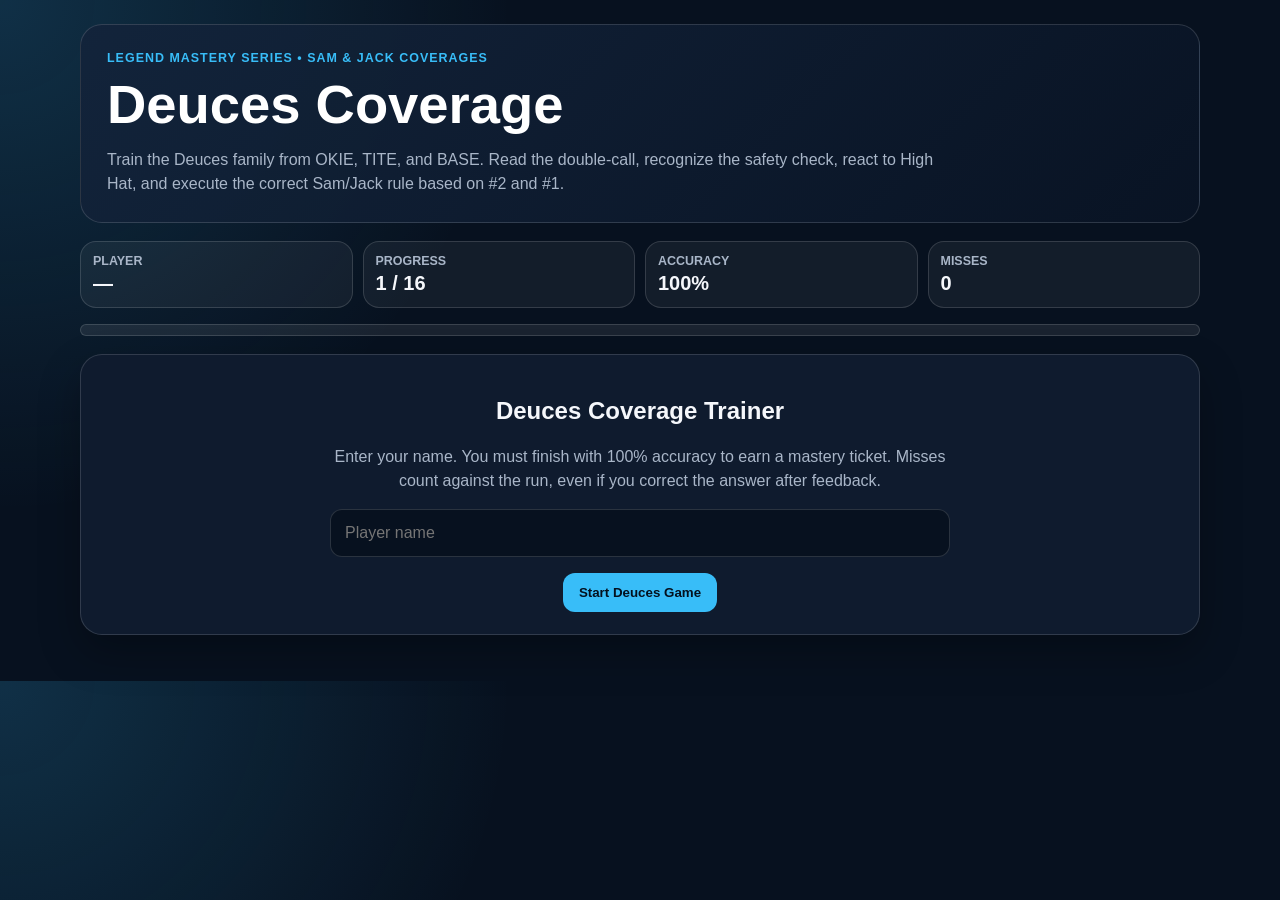
==== games/okie-tite-base-deuces.html @ 33463803 "Create okie-tite-base-deuces.html" ====
<!doctype html>
<html lang="en">
<head>
  <meta charset="utf-8" />
  <meta name="viewport" content="width=device-width,initial-scale=1" />
  <title>Deuces Coverage — Sam & Jack Trainer</title>

  <style>
    :root{
      --bg:#07111f;
      --panel:#101c2f;
      --panel2:#13243b;
      --text:#f5f7fb;
      --muted:#a9b6c8;
      --line:rgba(255,255,255,.14);
      --accent:#38bdf8;
      --green:#22c55e;
      --red:#ef4444;
      --yellow:#f59e0b;
    }

    *{box-sizing:border-box}

    body{
      margin:0;
      font-family:Arial,Helvetica,sans-serif;
      background:radial-gradient(circle at top left,rgba(56,189,248,.18),transparent 32rem),var(--bg);
      color:var(--text);
    }

    .wrap{
      width:min(1120px,calc(100% - 28px));
      margin:0 auto;
      padding:24px 0 46px;
    }

    .hero{
      border:1px solid var(--line);
      border-radius:22px;
      padding:26px;
      background:linear-gradient(135deg,rgba(19,36,59,.96),rgba(9,20,36,.96));
      margin-bottom:18px;
    }

    .kicker{
      color:var(--accent);
      font-weight:900;
      letter-spacing:.08em;
      text-transform:uppercase;
      font-size:.78rem;
      margin-bottom:8px;
    }

    h1{
      margin:0;
      font-size:clamp(2rem,5vw,3.4rem);
      color:white;
    }

    .sub{
      color:var(--muted);
      line-height:1.5;
      max-width:850px;
      margin:12px 0 0;
    }

    .hud{
      display:grid;
      grid-template-columns:repeat(4,1fr);
      gap:10px;
      margin:16px 0;
    }

    .hud-card{
      border:1px solid var(--line);
      border-radius:16px;
      padding:12px;
      background:rgba(255,255,255,.05);
    }

    .hud-label{
      color:var(--muted);
      font-size:.78rem;
      text-transform:uppercase;
      font-weight:900;
    }

    .hud-value{
      font-size:1.25rem;
      font-weight:900;
      margin-top:4px;
    }

    .bar{
      height:12px;
      background:rgba(255,255,255,.08);
      border-radius:999px;
      overflow:hidden;
      border:1px solid var(--line);
      margin-bottom:18px;
    }

    .bar-fill{
      height:100%;
      width:0%;
      background:var(--accent);
      transition:.25s ease;
    }

    .screen{
      border:1px solid var(--line);
      border-radius:22px;
      background:rgba(16,28,47,.98);
      padding:22px;
      box-shadow:0 18px 42px rgba(0,0,0,.28);
    }

    .start-box{
      max-width:620px;
      margin:auto;
      text-align:center;
    }

    input{
      width:100%;
      padding:14px;
      border-radius:12px;
      border:1px solid var(--line);
      background:#07111f;
      color:white;
      font-size:1rem;
      margin:16px 0;
    }

    button{
      border:0;
      border-radius:12px;
      padding:12px 16px;
      font-weight:900;
      cursor:pointer;
    }

    .primary{
      background:var(--accent);
      color:#04111f;
    }

    .ghost{
      background:rgba(255,255,255,.08);
      color:white;
      border:1px solid var(--line);
    }

    .meta-grid{
      display:grid;
      grid-template-columns:repeat(3,1fr);
      gap:10px;
      margin-bottom:14px;
    }

    .meta{
      background:rgba(255,255,255,.06);
      border:1px solid var(--line);
      border-radius:14px;
      padding:10px;
    }

    .meta b{
      display:block;
      color:white;
      margin-bottom:3px;
    }

    .meta span{
      color:var(--muted);
      font-size:.92rem;
    }

    .field{
      border:1px solid rgba(255,255,255,.16);
      background:#173b24;
      border-radius:18px;
      padding:14px;
      margin:14px 0;
      overflow:auto;
    }

    svg{
      width:100%;
      max-width:900px;
      display:block;
      margin:auto;
      background:linear-gradient(90deg,rgba(255,255,255,.05) 1px,transparent 1px);
      background-size:72px 100%;
      border-radius:14px;
    }

    .q-title{
      font-size:1.35rem;
      font-weight:900;
      margin:12px 0;
      line-height:1.35;
    }

    .answers{
      display:grid;
      gap:10px;
      margin-top:12px;
    }

    .answer{
      width:100%;
      text-align:left;
      background:rgba(255,255,255,.07);
      color:white;
      border:1px solid var(--line);
      border-radius:14px;
      padding:14px;
      line-height:1.35;
    }

    .answer:hover{
      border-color:var(--accent);
    }

    .answer.correct{
      background:rgba(34,197,94,.18);
      border-color:rgba(34,197,94,.7);
    }

    .answer.wrong{
      background:rgba(239,68,68,.18);
      border-color:rgba(239,68,68,.7);
    }

    .feedback{
      margin-top:14px;
      padding:14px;
      border-radius:14px;
      border:1px solid var(--line);
      background:rgba(255,255,255,.06);
      display:none;
      line-height:1.5;
    }

    .feedback.good{border-color:rgba(34,197,94,.7)}
    .feedback.bad{border-color:rgba(239,68,68,.7)}

    .final{
      text-align:center;
      max-width:760px;
      margin:auto;
    }

    .ticket{
      margin-top:18px;
      border:2px solid var(--green);
      border-radius:18px;
      padding:18px;
      background:rgba(34,197,94,.12);
    }

    .miss-list{
      text-align:left;
      margin-top:18px;
      color:var(--muted);
    }

    @media(max-width:760px){
      .hud,.meta-grid{grid-template-columns:1fr}
    }
  </style>
</head>

<body>
<div class="wrap">

  <header class="hero">
    <div class="kicker">Legend Mastery Series • Sam & Jack Coverages</div>
    <h1>Deuces Coverage</h1>
    <p class="sub">
      Train the Deuces family from OKIE, TITE, and BASE. Read the double-call, recognize the safety check,
      react to High Hat, and execute the correct Sam/Jack rule based on #2 and #1.
    </p>
  </header>

  <div class="hud">
    <div class="hud-card">
      <div class="hud-label">Player</div>
      <div class="hud-value" id="playerHud">—</div>
    </div>
    <div class="hud-card">
      <div class="hud-label">Progress</div>
      <div class="hud-value" id="progressHud">0 / 0</div>
    </div>
    <div class="hud-card">
      <div class="hud-label">Accuracy</div>
      <div class="hud-value" id="accuracyHud">100%</div>
    </div>
    <div class="hud-card">
      <div class="hud-label">Misses</div>
      <div class="hud-value" id="missHud">0</div>
    </div>
  </div>

  <div class="bar">
    <div class="bar-fill" id="barFill"></div>
  </div>

  <main class="screen" id="app"></main>

</div>

<script>
const QUESTIONS = [
  {
    front:"OKIE",
    call:"Deuces-Match",
    formation:"2x2 Doubles",
    check:"Deuces-Deuces",
    route:"#2 releases vertical on both sides.",
    focus:"Sam and Jack",
    diagram:"vertical",
    question:"The call is Deuces-Match. The offense aligns 2x2, so the safety checks Deuces-Deuces. On High Hat, #2 releases vertical. What is the Sam/Jack rule?",
    answers:[
      "Open to #2, feel #2, see #1, wall #2 off, carry him 10–12 yards, release to safety, square up, eyes backside/QB.",
      "Rush contain because OKIE puts both OLBs on the edge.",
      "Immediately jump #1 because Deuces always becomes Solo on High Hat.",
      "Sit flat-footed at five yards and wait for the quarterback to declare."
    ],
    correct:0,
    explain:"Correct. In Deuces, the OLB opens to #2, feels #2, sees #1, walls/carries #2 vertical to 10–12, releases to safety, squares up, and gets eyes backside/QB."
  },
  {
    front:"TITE",
    call:"Deuces-Match",
    formation:"2x2 Doubles",
    check:"Deuces-Deuces",
    route:"#2 immediately drags under across the formation.",
    focus:"Sam side",
    diagram:"drag",
    question:"The safety checks Deuces-Deuces. At the snap, #2 to Sam immediately drags under. What does Sam do?",
    answers:[
      "Convert to Solo technique: make the in/out communication, clear the slant, square up, sink under curl/comeback, eyes backside, drive on the drag.",
      "Carry #2 vertically to 12 yards even though he immediately dragged.",
      "Run with the drag man-to-man across the field immediately.",
      "Blitz because #2 went inside."
    ],
    correct:0,
    explain:"Correct. When #2 comes under immediately, Deuces converts to Solo technique: communicate it, clear slant, square, sink, eyes backside, and drive the drag."
  },
  {
    front:"BASE",
    call:"Deuces-Match",
    formation:"2x2 Doubles",
    check:"Deuces-Deuces",
    route:"#1 breaks inside before #2 reaches 10 yards.",
    focus:"Jack side",
    diagram:"inside1",
    question:"In Deuces, Jack opens to #2. Before #2 reaches 10 yards, #1 breaks inside. What is Jack's rule?",
    answers:[
      "Release #2 to the safety and jump/match #1 breaking inside.",
      "Stay locked on #2 no matter what #1 does.",
      "Convert to pass rush because #1 broke inside.",
      "Drop straight to the middle hook without seeing #1."
    ],
    correct:0,
    explain:"Correct. In Deuces, open to #2, feel #2, see #1. If #1 breaks inside before 10 yards, release #2 and match/jump #1."
  },
  {
    front:"OKIE",
    call:"Deuces-Match",
    formation:"2x2 Doubles",
    check:"Deuces-Deuces",
    route:"#2 runs an immediate out/flat route.",
    focus:"Sam side",
    diagram:"out",
    question:"The call checks to Deuces-Deuces. #2 immediately goes out. What must Sam understand about the corner interaction?",
    answers:[
      "Sam works his 2-to-1 rule with the understanding that the corner matches the out now.",
      "Sam must chase the out immediately and leave #1 uncovered inside.",
      "Sam must rush because the corner handles all pass coverage.",
      "Sam must turn his back to #1 and run to the sideline."
    ],
    correct:0,
    explain:"Correct. Deuces includes 2-to-1 responsibility with the understanding that the corner can match the immediate out now."
  },
  {
    front:"TITE",
    call:"Deuces-Match",
    formation:"2x2 Doubles",
    check:"Deuces-Deuces",
    route:"#1 sits/hitches while #2 works vertical/seam.",
    focus:"Jack side",
    diagram:"hitch",
    question:"In Deuces, #1 sits on a hitch/comeback look while #2 works vertical. What is the best OLB response?",
    answers:[
      "Play seam-to-flat, help on probable Smash, and read the QB shoulder break to the hitch.",
      "Ignore #1 completely because Deuces only cares about #2.",
      "Run with #2 forever and never square up.",
      "Drive the hitch immediately without respecting the seam."
    ],
    correct:0,
    explain:"Correct. Your trainer language says if #1 sits, play seam-to-flat, help on probable Smash, and read QB shoulder break to hitch."
  },
  {
    front:"BASE",
    call:"Deuces-Match",
    formation:"2x2 Doubles",
    check:"Deuces-Deuces",
    route:"#2 runs vertical; #1 outside releases vertical.",
    focus:"Both sides",
    diagram:"fourverts",
    question:"Both #1 and #2 threaten vertically. What keeps the Sam/Jack from opening a clean window behind the ILBs?",
    answers:[
      "Wall #2 off and carry him 10–12 before releasing and squaring up.",
      "Open flat immediately and widen to the sideline.",
      "Sit at five yards and let #2 run untouched.",
      "Run directly to #1 and ignore #2."
    ],
    correct:0,
    explain:"Correct. Deuces protects the clean box by walling/carrying #2 to 10–12 before release/square."
  },
  {
    front:"OKIE",
    call:"Deuces-Match",
    formation:"3x1 Trey",
    check:"Match-Solo",
    route:"Single receiver weak; no #2 weak.",
    focus:"Weak OLB",
    diagram:"treysolo",
    question:"The offense aligns 3x1. The trips tag is Match and the single side checks Solo. What is the weak OLB rule?",
    answers:[
      "There is no 2-to-1. Open, clear the slant, square, sink under curl/comeback, eyes backside, drive on a drag.",
      "Work 2-to-1 through #2 because Solo always has a #2 weak.",
      "Carry the single #1 vertical to safety and ignore all drags.",
      "Rush because Solo means no pass drop."
    ],
    correct:0,
    explain:"Correct. In a 3x1 single-receiver-side Solo check, there is no #2 weak. Use Solo technique: open, clear slant, square, sink, eyes backside, drive drag."
  },
  {
    front:"TITE",
    call:"Deuces-Match",
    formation:"2x1",
    check:"Deuces-Solo",
    route:"Two receivers to Sam, single receiver to Jack.",
    focus:"Sam and Jack",
    diagram:"deucessolo",
    question:"The safety checks Deuces-Solo. What should Sam and Jack understand pre-snap?",
    answers:[
      "The two-receiver side plays Deuces rules; the single-receiver side plays Solo technique.",
      "Both sides play the exact same 2-to-1 rule.",
      "Both OLBs rush because the formation is unbalanced.",
      "The OLBs make the safety check themselves."
    ],
    correct:0,
    explain:"Correct. The safety makes the check. Two-receiver side = Deuces. Single-receiver side = Solo."
  },
  {
    front:"BASE",
    call:"Deuces-Match",
    formation:"2x2 Doubles",
    check:"Deuces-Deuces",
    route:"#2 stems vertical, then breaks out late.",
    focus:"Sam side",
    diagram:"verticalout",
    question:"#2 stems vertical first, then breaks out late after Sam has opened and carried him. What is the proper mindset?",
    answers:[
      "Stay disciplined in the 2-to-1 rule: feel #2, see #1, wall/carry, then react through the coverage structure.",
      "Assume it is immediate out and chase flat right now.",
      "Stop carrying #2 at five yards and stare at the QB.",
      "Turn it into Solo immediately because any out route means Solo."
    ],
    correct:0,
    explain:"Correct. Immediate out and vertical-then-out are not the same. The OLB must stay disciplined: feel #2, see #1, wall/carry, and react within the rule."
  },
  {
    front:"OKIE",
    call:"Deuces-Match",
    formation:"2x2 Doubles",
    check:"Deuces-Deuces",
    route:"#2 goes inside underneath; #1 pushes vertical.",
    focus:"Jack side",
    diagram:"drag1vert",
    question:"#2 goes underneath immediately and #1 pushes vertical. What is Jack's conversion?",
    answers:[
      "Convert to Solo, clear the slant by reading #1's stem, then square and sink under curl/comeback with eyes backside.",
      "Chase #2 under across the formation with his back turned.",
      "Carry #2 vertical even though he went under immediately.",
      "Ignore #1 because the safety owns all verticals."
    ],
    correct:0,
    explain:"Correct. Immediate under by #2 makes the OLB convert to Solo technique. Clear the slant first, then square/sink and get eyes backside."
  },
  {
    front:"TITE",
    call:"Deuces-Match",
    formation:"2x2 Doubles",
    check:"Deuces-Deuces",
    route:"#2 vertical; QB scrambles after initial route distribution.",
    focus:"Both sides",
    diagram:"scramble",
    question:"After carrying #2 to 10–12 and releasing/squaring, where do Sam and Jack's eyes finish?",
    answers:[
      "Eyes backside and eyes to QB for scramble.",
      "Eyes locked on the sideline.",
      "Eyes only on #1 with no QB awareness.",
      "Eyes on the defensive line stunt."
    ],
    correct:0,
    explain:"Correct. The finish is square, eyes backside, and eyes to QB for scramble."
  },
  {
    front:"BASE",
    call:"Deuces-Match",
    formation:"2x2 Doubles",
    check:"Deuces-Deuces",
    route:"#2 vertical; #1 shallow inside before 10 yards.",
    focus:"Sam side",
    diagram:"inside1",
    question:"Why is 'feel #2, see #1' so important in Deuces?",
    answers:[
      "Because #1 breaking inside before 10 changes the OLB from carrying #2 to jumping/matching #1.",
      "Because the OLB only reads #1 and ignores #2.",
      "Because the OLB should never square up after opening.",
      "Because Deuces is a pure man call on #2."
    ],
    correct:0,
    explain:"Correct. The OLB cannot stare only at #2. He must feel #2 and see #1 because #1 inside before 10 triggers release #2/jump #1."
  },
  {
    front:"OKIE",
    call:"Deuces-Match",
    formation:"2x2 Doubles",
    check:"Deuces-Deuces",
    route:"#2 works under immediately and Mike/Will passes the drag.",
    focus:"Sam side",
    diagram:"drag",
    question:"As the drag is passed to Sam after #2 went under, what is the finishing Solo technique?",
    answers:[
      "Work high-to-low to the drag after clearing slant and sinking under curl/comeback.",
      "Run flat immediately with no slant/curl awareness.",
      "Turn and sprint with the drag from the snap.",
      "Drop straight backward to the goalpost."
    ],
    correct:0,
    explain:"Correct. Solo conversion is not blind chase. Clear slant, square/sink, eyes backside, then work high-to-low to the drag."
  },
  {
    front:"TITE",
    call:"Deuces-Match",
    formation:"2x2 Doubles",
    check:"Deuces-Deuces",
    route:"#2 vertical with outside stem.",
    focus:"Jack side",
    diagram:"vertical",
    question:"What is Jack trying to do to #2 when he carries him vertically in Deuces?",
    answers:[
      "Wall him off and constrict his outside movement before releasing to the safety.",
      "Give him a free outside release immediately.",
      "Force him inside by turning his own back to the QB.",
      "Stop at three yards and let him run free."
    ],
    correct:0,
    explain:"Correct. Wall #2 off, carry him 10–12, and constrict the window before releasing/squaring."
  },
  {
    front:"BASE",
    call:"Deuces-Match",
    formation:"2x2 Doubles",
    check:"Deuces-Deuces",
    route:"#2 immediate out to both sides.",
    focus:"Both corners and OLBs",
    diagram:"out",
    question:"When #2 is immediately out in Deuces, what phrase should the Sam/Jack remember?",
    answers:[
      "2-to-1 with understanding that the corner matches out now.",
      "Solo conversion every time #2 goes out.",
      "Rush contain because #2 went to the flat.",
      "Man #2 across the field."
    ],
    correct:0,
    explain:"Correct. In Deuces, the OLB works 2-to-1 with the understanding that the corner matches the immediate out now."
  },
  {
    front:"OKIE",
    call:"Deuces-Match",
    formation:"2x2 Doubles",
    check:"Deuces-Deuces",
    route:"Mixed routes: Sam side #2 vertical; Jack side #2 immediate drag.",
    focus:"Both OLBs",
    diagram:"mixed",
    question:"Same call, same check, different routes. What should happen?",
    answers:[
      "Sam plays normal Deuces vertical carry. Jack converts to Solo technique because #2 immediately drags.",
      "Both OLBs must play the same rule because the call is the same.",
      "Both OLBs rush because one side converted.",
      "Sam converts to Solo even though #2 vertical released."
    ],
    correct:0,
    explain:"Correct. Coverage is rules-based. Same call/check can produce different OLB reactions based on the route."
  }
];

let player = "";
let index = 0;
let correct = 0;
let misses = [];
let locked = false;

const app = document.getElementById("app");
const playerHud = document.getElementById("playerHud");
const progressHud = document.getElementById("progressHud");
const accuracyHud = document.getElementById("accuracyHud");
const missHud = document.getElementById("missHud");
const barFill = document.getElementById("barFill");

function shuffle(array){
  const a = [...array];
  for(let i = a.length - 1; i > 0; i--){
    const j = Math.floor(Math.random() * (i + 1));
    [a[i], a[j]] = [a[j], a[i]];
  }
  return a;
}

const gameQuestions = shuffle(QUESTIONS).map(q => {
  const answerObjects = q.answers.map((text, i) => ({ text, correct: i === q.correct }));
  return { ...q, answerObjects: shuffle(answerObjects) };
});

function updateHud(){
  const answered = index;
  const pct = answered === 0 ? 100 : Math.round((correct / answered) * 100);
  playerHud.textContent = player || "—";
  progressHud.textContent = `${Math.min(index + 1, gameQuestions.length)} / ${gameQuestions.length}`;
  accuracyHud.textContent = `${pct}%`;
  missHud.textContent = misses.length;
  barFill.style.width = `${(index / gameQuestions.length) * 100}%`;
}

function startScreen(){
  app.innerHTML = `
    <div class="start-box">
      <h2>Deuces Coverage Trainer</h2>
      <p class="sub">
        Enter your name. You must finish with 100% accuracy to earn a mastery ticket.
        Misses count against the run, even if you correct the answer after feedback.
      </p>
      <input id="nameInput" placeholder="Player name" autocomplete="off" />
      <button class="primary" onclick="startGame()">Start Deuces Game</button>
    </div>
  `;
  updateHud();
}

function startGame(){
  const input = document.getElementById("nameInput");
  player = input.value.trim();
  if(!player){
    input.focus();
    return;
  }
  index = 0;
  correct = 0;
  misses = [];
  renderQuestion();
}

function renderQuestion(){
  locked = false;
  updateHud();

  if(index >= gameQuestions.length){
    return finalScreen();
  }

  const q = gameQuestions[index];

  app.innerHTML = `
    <div class="meta-grid">
      <div class="meta"><b>Front</b><span>${q.front}</span></div>
      <div class="meta"><b>Double Call</b><span>${q.call}</span></div>
      <div class="meta"><b>Safety Check</b><span>${q.check}</span></div>
      <div class="meta"><b>Formation</b><span>${q.formation}</span></div>
      <div class="meta"><b>Route Variation</b><span>${q.route}</span></div>
      <div class="meta"><b>Focus</b><span>${q.focus}</span></div>
    </div>

    <div class="field">
      ${diagram(q.diagram)}
    </div>

    <div class="q-title">${q.question}</div>

    <div class="answers">
      ${q.answerObjects.map((a, i) => `
        <button class="answer" onclick="chooseAnswer(${i})">${a.text}</button>
      `).join("")}
    </div>

    <div class="feedback" id="feedback"></div>
  `;
}

function chooseAnswer(choiceIndex){
  if(locked) return;
  locked = true;

  const q = gameQuestions[index];
  const buttons = [...document.querySelectorAll(".answer")];
  const chosen = q.answerObjects[choiceIndex];

  buttons.forEach((btn, i) => {
    btn.disabled = true;
    if(q.answerObjects[i].correct) btn.classList.add("correct");
  });

  const feedback = document.getElementById("feedback");
  feedback.style.display = "block";

  if(chosen.correct){
    correct++;
    feedback.className = "feedback good";
    feedback.innerHTML = `<b>Correct.</b><br>${q.explain}`;
  } else {
    buttons[choiceIndex].classList.add("wrong");
    misses.push({
      number:index + 1,
      front:q.front,
      call:q.call,
      check:q.check,
      route:q.route,
      question:q.question
    });
    feedback.className = "feedback bad";
    feedback.innerHTML = `<b>Not it.</b><br>${q.explain}`;
  }

  index++;
  updateHud();

  setTimeout(() => {
    renderQuestion();
  }, chosen.correct ? 5000 : 6500);
}

function finalScreen(){
  barFill.style.width = "100%";
  const pct = Math.round((correct / gameQuestions.length) * 100);

  if(pct === 100){
    app.innerHTML = `
      <div class="final">
        <h2>Mastery Complete</h2>
        <p class="sub">${player}, you completed Deuces Coverage with 100% accuracy.</p>
        <div class="ticket">
          <h3>Deuces Coverage Mastery Ticket</h3>
          <p><b>Player:</b> ${player}</p>
          <p><b>Score:</b> ${correct} / ${gameQuestions.length}</p>
          <p><b>Result:</b> 100% Mastery</p>
        </div>
        <button class="primary" onclick="location.reload()">Run Again</button>
      </div>
    `;
  } else {
    app.innerHTML = `
      <div class="final">
        <h2>Run Complete — No Ticket Yet</h2>
        <p class="sub">
          ${player}, you scored ${pct}%. This trainer requires 100%.
          Review the misses below, then run it again.
        </p>

        <div class="miss-list">
          <h3>Missed Situations</h3>
          <ol>
            ${misses.map(m => `
              <li>
                <b>${m.front} • ${m.call} • ${m.check}</b><br>
                Route: ${m.route}<br>
                Question: ${m.question}
              </li>
            `).join("")}
          </ol>
        </div>

        <button class="primary" onclick="location.reload()">Try Again</button>
      </div>
    `;
  }

  updateHud();
}

function diagram(type){
  const base = `
    <svg viewBox="0 0 900 420" role="img" aria-label="Football coverage diagram">
      <line x1="40" y1="210" x2="860" y2="210" stroke="white" stroke-width="3" opacity=".9"/>
      <text x="42" y="202" fill="white" font-size="14">LOS</text>

      <circle cx="450" cy="250" r="18" fill="#111827" stroke="white" stroke-width="2"/>
      <text x="441" y="256" fill="white" font-size="16">QB</text>

      <rect x="380" y="196" width="24" height="24" rx="5" fill="#334155" stroke="white"/>
      <rect x="412" y="196" width="24" height="24" rx="5" fill="#334155" stroke="white"/>
      <rect x="444" y="196" width="24" height="24" rx="5" fill="#334155" stroke="white"/>
      <rect x="476" y="196" width="24" height="24" rx="5" fill="#334155" stroke="white"/>
      <rect x="508" y="196" width="24" height="24" rx="5" fill="#334155" stroke="white"/>

      <circle cx="250" cy="225" r="17" fill="#0f172a" stroke="#38bdf8" stroke-width="3"/>
      <text x="239" y="231" fill="white" font-size="16">S</text>

      <circle cx="650" cy="225" r="17" fill="#0f172a" stroke="#38bdf8" stroke-width="3"/>
      <text x="640" y="231" fill="white" font-size="16">J</text>

      <circle cx="190" cy="80" r="17" fill="#7f1d1d" stroke="white" stroke-width="2"/>
      <text x="179" y="86" fill="white" font-size="15">#1</text>

      <circle cx="300" cy="120" r="17" fill="#7f1d1d" stroke="white" stroke-width="2"/>
      <text x="289" y="126" fill="white" font-size="15">#2</text>

      <circle cx="710" cy="80" r="17" fill="#7f1d1d" stroke="white" stroke-width="2"/>
      <text x="699" y="86" fill="white" font-size="15">#1</text>

      <circle cx="600" cy="120" r="17" fill="#7f1d1d" stroke="white" stroke-width="2"/>
      <text x="589" y="126" fill="white" font-size="15">#2</text>

      <circle cx="320" cy="55" r="16" fill="#111827" stroke="#facc15" stroke-width="2"/>
      <text x="310" y="61" fill="white" font-size="14">SS</text>

      <circle cx="580" cy="55" r="16" fill="#111827" stroke="#facc15" stroke-width="2"/>
      <text x="571" y="61" fill="white" font-size="14">FS</text>
  `;

  const end = `</svg>`;

  const routes = {
    vertical: `
      <path d="M300 120 L300 35" stroke="#facc15" stroke-width="5" fill="none" marker-end="url(#arrow)"/>
      <path d="M600 120 L600 35" stroke="#facc15" stroke-width="5" fill="none" marker-end="url(#arrow)"/>
      <path d="M250 225 C250 175 285 150 300 92" stroke="#38bdf8" stroke-width="5" fill="none"/>
      <path d="M650 225 C650 175 615 150 600 92" stroke="#38bdf8" stroke-width="5" fill="none"/>
      <text x="330" y="172" fill="#e0f2fe" font-size="15">Open 2 • Feel 2 • See 1</text>
    `,
    drag: `
      <path d="M300 120 C380 165 500 170 610 150" stroke="#facc15" stroke-width="5" fill="none"/>
      <path d="M250 225 C250 180 270 150 300 120" stroke="#38bdf8" stroke-width="5" fill="none"/>
      <path d="M250 170 C230 130 205 110 190 86" stroke="#22c55e" stroke-width="5" fill="none"/>
      <text x="330" y="185" fill="#e0f2fe" font-size="15">#2 under = Solo conversion</text>
    `,
    inside1: `
      <path d="M300 120 L300 50" stroke="#facc15" stroke-width="5" fill="none"/>
      <path d="M190 80 C235 110 265 145 310 160" stroke="#facc15" stroke-width="5" fill="none"/>
      <path d="M250 225 C255 180 285 150 300 105" stroke="#38bdf8" stroke-width="5" fill="none"/>
      <path d="M250 170 C270 155 290 160 310 160" stroke="#22c55e" stroke-width="5" fill="none"/>
      <text x="330" y="178" fill="#e0f2fe" font-size="15">#1 inside before 10 = release 2, jump 1</text>
    `,
    out: `
      <path d="M300 120 L360 120" stroke="#facc15" stroke-width="5" fill="none"/>
      <path d="M600 120 L540 120" stroke="#facc15" stroke-width="5" fill="none"/>
      <path d="M250 225 C255 175 285 145 300 120" stroke="#38bdf8" stroke-width="5" fill="none"/>
      <path d="M650 225 C645 175 615 145 600 120" stroke="#38bdf8" stroke-width="5" fill="none"/>
      <text x="330" y="170" fill="#e0f2fe" font-size="15">Immediate out: C matches out now</text>
    `,
    hitch: `
      <path d="M190 80 L190 45 L220 45" stroke="#facc15" stroke-width="5" fill="none"/>
      <path d="M300 120 L300 45" stroke="#facc15" stroke-width="5" fill="none"/>
      <path d="M250 225 C250 175 285 145 300 95" stroke="#38bdf8" stroke-width="5" fill="none"/>
      <text x="330" y="170" fill="#e0f2fe" font-size="15">#1 sits: seam-to-flat, QB shoulder to hitch</text>
    `,
    fourverts: `
      <path d="M190 80 L190 25" stroke="#facc15" stroke-width="5"/>
      <path d="M300 120 L300 25" stroke="#facc15" stroke-width="5"/>
      <path d="M710 80 L710 25" stroke="#facc15" stroke-width="5"/>
      <path d="M600 120 L600 25" stroke="#facc15" stroke-width="5"/>
      <path d="M250 225 C250 175 285 145 300 95" stroke="#38bdf8" stroke-width="5" fill="none"/>
      <path d="M650 225 C650 175 615 145 600 95" stroke="#38bdf8" stroke-width="5" fill="none"/>
      <text x="360" y="178" fill="#e0f2fe" font-size="15">Wall/carry #2 to protect clean box</text>
    `,
    treysolo: `
      <circle cx="145" cy="80" r="17" fill="#7f1d1d" stroke="white" stroke-width="2"/>
      <text x="134" y="86" fill="white" font-size="15">#1</text>
      <circle cx="250" cy="105" r="17" fill="#7f1d1d" stroke="white" stroke-width="2"/>
      <text x="239" y="111" fill="white" font-size="15">#2</text>
      <circle cx="345" cy="135" r="17" fill="#7f1d1d" stroke="white" stroke-width="2"/>
      <text x="334" y="141" fill="white" font-size="15">#3</text>
      <circle cx="730" cy="92" r="17" fill="#7f1d1d" stroke="white" stroke-width="2"/>
      <text x="719" y="98" fill="white" font-size="15">#1</text>
      <path d="M650 225 C650 175 690 130 730 95" stroke="#22c55e" stroke-width="5" fill="none"/>
      <text x="500" y="170" fill="#e0f2fe" font-size="15">Single side Solo: no #2 weak</text>
    `,
    deucessolo: `
      <text x="180" y="165" fill="#e0f2fe" font-size="16">Deuces side</text>
      <text x="630" y="165" fill="#e0f2fe" font-size="16">Solo side</text>
      <path d="M250 225 C250 175 285 145 300 105" stroke="#38bdf8" stroke-width="5" fill="none"/>
      <path d="M650 225 C650 175 690 130 710 86" stroke="#22c55e" stroke-width="5" fill="none"/>
    `,
    verticalout: `
      <path d="M300 120 L300 70 L360 70" stroke="#facc15" stroke-width="5" fill="none"/>
      <path d="M250 225 C250 175 285 145 300 100" stroke="#38bdf8" stroke-width="5" fill="none"/>
      <text x="330" y="170" fill="#e0f2fe" font-size="15">Vertical first, then out: stay disciplined</text>
    `,
    drag1vert: `
      <path d="M600 120 C520 160 425 170 300 150" stroke="#facc15" stroke-width="5" fill="none"/>
      <path d="M710 80 L710 25" stroke="#facc15" stroke-width="5" fill="none"/>
      <path d="M650 225 C650 175 690 130 710 90" stroke="#22c55e" stroke-width="5" fill="none"/>
      <text x="420" y="180" fill="#e0f2fe" font-size="15">#2 under + #1 vertical = clear slant then sink</text>
    `,
    scramble: `
      <path d="M300 120 L300 40" stroke="#facc15" stroke-width="5"/>
      <path d="M600 120 L600 40" stroke="#facc15" stroke-width="5"/>
      <path d="M250 225 C250 175 285 145 300 95" stroke="#38bdf8" stroke-width="5" fill="none"/>
      <path d="M650 225 C650 175 615 145 600 95" stroke="#38bdf8" stroke-width="5" fill="none"/>
      <path d="M450 250 C500 250 540 235 580 218" stroke="#ef4444" stroke-width="5" fill="none"/>
      <text x="370" y="285" fill="#fee2e2" font-size="15">Finish eyes to QB scramble</text>
    `,
    mixed: `
      <path d="M300 120 L300 35" stroke="#facc15" stroke-width="5"/>
      <path d="M600 120 C520 160 425 170 300 150" stroke="#facc15" stroke-width="5" fill="none"/>
      <path d="M250 225 C250 175 285 145 300 95" stroke="#38bdf8" stroke-width="5" fill="none"/>
      <path d="M650 225 C650 175 690 130 710 90" stroke="#22c55e" stroke-width="5" fill="none"/>
      <text x="330" y="178" fill="#e0f2fe" font-size="15">Same call/check — route changes rule</text>
    `
  };

  const defs = `
    <defs>
      <marker id="arrow" markerWidth="10" markerHeight="10" refX="8" refY="3" orient="auto">
        <path d="M0,0 L0,6 L9,3 z" fill="#facc15"/>
      </marker>
    </defs>
  `;

  return base + defs + (routes[type] || routes.vertical) + end;
}

startScreen();
</script>

</body>
</html>
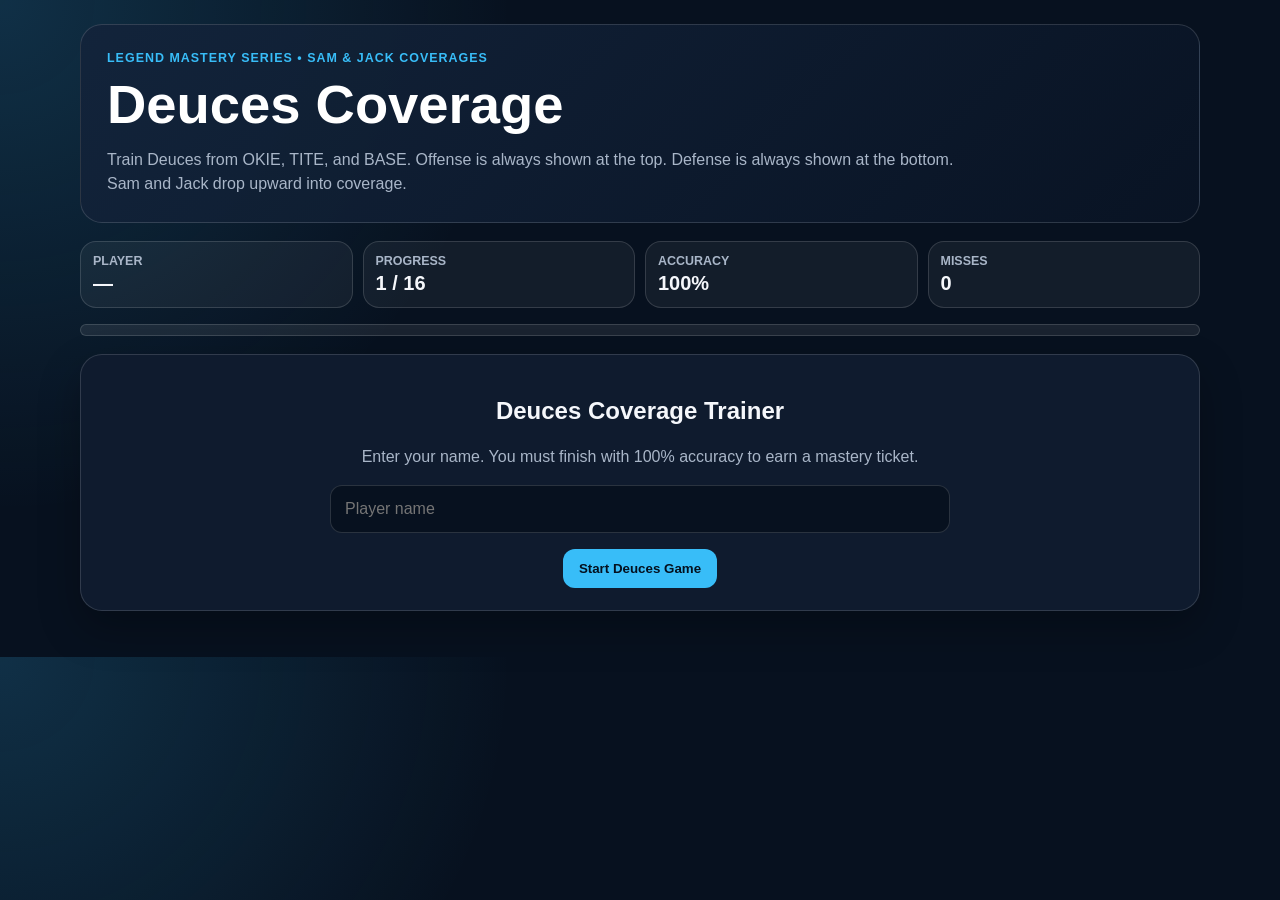
==== commit 11b70c1e: "Update okie-tite-base-deuces.html" ====
--- a/games/okie-tite-base-deuces.html
+++ b/games/okie-tite-base-deuces.html
@@ -9,7 +9,6 @@
     :root{
       --bg:#07111f;
       --panel:#101c2f;
-      --panel2:#13243b;
       --text:#f5f7fb;
       --muted:#a9b6c8;
       --line:rgba(255,255,255,.14);
@@ -145,12 +144,6 @@
       color:#04111f;
     }
 
-    .ghost{
-      background:rgba(255,255,255,.08);
-      color:white;
-      border:1px solid var(--line);
-    }
-
     .meta-grid{
       display:grid;
       grid-template-columns:repeat(3,1fr);
@@ -178,7 +171,7 @@
 
     .field{
       border:1px solid rgba(255,255,255,.16);
-      background:#173b24;
+      background:#123d24;
       border-radius:18px;
       padding:14px;
       margin:14px 0;
@@ -190,9 +183,8 @@
       max-width:900px;
       display:block;
       margin:auto;
-      background:linear-gradient(90deg,rgba(255,255,255,.05) 1px,transparent 1px);
-      background-size:72px 100%;
       border-radius:14px;
+      background:#143f25;
     }
 
     .q-title{
@@ -279,8 +271,8 @@
     <div class="kicker">Legend Mastery Series • Sam & Jack Coverages</div>
     <h1>Deuces Coverage</h1>
     <p class="sub">
-      Train the Deuces family from OKIE, TITE, and BASE. Read the double-call, recognize the safety check,
-      react to High Hat, and execute the correct Sam/Jack rule based on #2 and #1.
+      Train Deuces from OKIE, TITE, and BASE. Offense is always shown at the top.
+      Defense is always shown at the bottom. Sam and Jack drop upward into coverage.
     </p>
   </header>
 
@@ -329,7 +321,7 @@
       "Sit flat-footed at five yards and wait for the quarterback to declare."
     ],
     correct:0,
-    explain:"Correct. In Deuces, the OLB opens to #2, feels #2, sees #1, walls/carries #2 vertical to 10–12, releases to safety, squares up, and gets eyes backside/QB."
+    explain:"Correct. In Deuces, Sam/Jack open to #2, feel #2, see #1, wall/carry #2 vertical to 10–12, release to safety, square up, and get eyes backside/QB."
   },
   {
     front:"TITE",
@@ -347,7 +339,7 @@
       "Blitz because #2 went inside."
     ],
     correct:0,
-    explain:"Correct. When #2 comes under immediately, Deuces converts to Solo technique: communicate it, clear slant, square, sink, eyes backside, and drive the drag."
+    explain:"Correct. When #2 comes under immediately, Deuces converts to Solo technique: communicate, clear slant, square, sink, eyes backside, and drive the drag."
   },
   {
     front:"BASE",
@@ -401,17 +393,17 @@
       "Drive the hitch immediately without respecting the seam."
     ],
     correct:0,
-    explain:"Correct. Your trainer language says if #1 sits, play seam-to-flat, help on probable Smash, and read QB shoulder break to hitch."
+    explain:"Correct. If #1 sits, play seam-to-flat, help on probable Smash, and read QB shoulder break to hitch."
   },
   {
     front:"BASE",
     call:"Deuces-Match",
     formation:"2x2 Doubles",
     check:"Deuces-Deuces",
-    route:"#2 runs vertical; #1 outside releases vertical.",
+    route:"#2 vertical; #1 outside releases vertical.",
     focus:"Both sides",
     diagram:"fourverts",
-    question:"Both #1 and #2 threaten vertically. What keeps the Sam/Jack from opening a clean window behind the ILBs?",
+    question:"Both #1 and #2 threaten vertically. What keeps Sam/Jack from opening a clean window behind the ILBs?",
     answers:[
       "Wall #2 off and carry him 10–12 before releasing and squaring up.",
       "Open flat immediately and widen to the sideline.",
@@ -437,7 +429,7 @@
       "Rush because Solo means no pass drop."
     ],
     correct:0,
-    explain:"Correct. In a 3x1 single-receiver-side Solo check, there is no #2 weak. Use Solo technique: open, clear slant, square, sink, eyes backside, drive drag."
+    explain:"Correct. In a 3x1 single-receiver-side Solo check, there is no #2 weak. Use Solo technique."
   },
   {
     front:"TITE",
@@ -473,7 +465,7 @@
       "Turn it into Solo immediately because any out route means Solo."
     ],
     correct:0,
-    explain:"Correct. Immediate out and vertical-then-out are not the same. The OLB must stay disciplined: feel #2, see #1, wall/carry, and react within the rule."
+    explain:"Correct. Immediate out and vertical-then-out are not the same. Stay disciplined."
   },
   {
     front:"OKIE",
@@ -491,7 +483,7 @@
       "Ignore #1 because the safety owns all verticals."
     ],
     correct:0,
-    explain:"Correct. Immediate under by #2 makes the OLB convert to Solo technique. Clear the slant first, then square/sink and get eyes backside."
+    explain:"Correct. Immediate under by #2 makes the OLB convert to Solo technique."
   },
   {
     front:"TITE",
@@ -527,7 +519,7 @@
       "Because Deuces is a pure man call on #2."
     ],
     correct:0,
-    explain:"Correct. The OLB cannot stare only at #2. He must feel #2 and see #1 because #1 inside before 10 triggers release #2/jump #1."
+    explain:"Correct. The OLB cannot stare only at #2. He must feel #2 and see #1."
   },
   {
     front:"OKIE",
@@ -573,7 +565,7 @@
     route:"#2 immediate out to both sides.",
     focus:"Both corners and OLBs",
     diagram:"out",
-    question:"When #2 is immediately out in Deuces, what phrase should the Sam/Jack remember?",
+    question:"When #2 is immediately out in Deuces, what phrase should Sam/Jack remember?",
     answers:[
       "2-to-1 with understanding that the corner matches out now.",
       "Solo conversion every time #2 goes out.",
@@ -646,7 +638,6 @@
       <h2>Deuces Coverage Trainer</h2>
       <p class="sub">
         Enter your name. You must finish with 100% accuracy to earn a mastery ticket.
-        Misses count against the run, even if you correct the answer after feedback.
       </p>
       <input id="nameInput" placeholder="Player name" autocomplete="off" />
       <button class="primary" onclick="startGame()">Start Deuces Game</button>
@@ -796,144 +787,183 @@
 
 function diagram(type){
   const base = `
-    <svg viewBox="0 0 900 420" role="img" aria-label="Football coverage diagram">
-      <line x1="40" y1="210" x2="860" y2="210" stroke="white" stroke-width="3" opacity=".9"/>
-      <text x="42" y="202" fill="white" font-size="14">LOS</text>
-
-      <circle cx="450" cy="250" r="18" fill="#111827" stroke="white" stroke-width="2"/>
-      <text x="441" y="256" fill="white" font-size="16">QB</text>
-
-      <rect x="380" y="196" width="24" height="24" rx="5" fill="#334155" stroke="white"/>
-      <rect x="412" y="196" width="24" height="24" rx="5" fill="#334155" stroke="white"/>
-      <rect x="444" y="196" width="24" height="24" rx="5" fill="#334155" stroke="white"/>
-      <rect x="476" y="196" width="24" height="24" rx="5" fill="#334155" stroke="white"/>
-      <rect x="508" y="196" width="24" height="24" rx="5" fill="#334155" stroke="white"/>
-
-      <circle cx="250" cy="225" r="17" fill="#0f172a" stroke="#38bdf8" stroke-width="3"/>
-      <text x="239" y="231" fill="white" font-size="16">S</text>
-
-      <circle cx="650" cy="225" r="17" fill="#0f172a" stroke="#38bdf8" stroke-width="3"/>
-      <text x="640" y="231" fill="white" font-size="16">J</text>
-
-      <circle cx="190" cy="80" r="17" fill="#7f1d1d" stroke="white" stroke-width="2"/>
-      <text x="179" y="86" fill="white" font-size="15">#1</text>
-
-      <circle cx="300" cy="120" r="17" fill="#7f1d1d" stroke="white" stroke-width="2"/>
-      <text x="289" y="126" fill="white" font-size="15">#2</text>
-
-      <circle cx="710" cy="80" r="17" fill="#7f1d1d" stroke="white" stroke-width="2"/>
-      <text x="699" y="86" fill="white" font-size="15">#1</text>
-
-      <circle cx="600" cy="120" r="17" fill="#7f1d1d" stroke="white" stroke-width="2"/>
-      <text x="589" y="126" fill="white" font-size="15">#2</text>
-
-      <circle cx="320" cy="55" r="16" fill="#111827" stroke="#facc15" stroke-width="2"/>
-      <text x="310" y="61" fill="white" font-size="14">SS</text>
-
-      <circle cx="580" cy="55" r="16" fill="#111827" stroke="#facc15" stroke-width="2"/>
-      <text x="571" y="61" fill="white" font-size="14">FS</text>
+    <svg viewBox="0 0 900 460" role="img" aria-label="Football coverage diagram">
+
+      <defs>
+        <marker id="yellowArrow" markerWidth="10" markerHeight="10" refX="8" refY="3" orient="auto">
+          <path d="M0,0 L0,6 L9,3 z" fill="#facc15"/>
+        </marker>
+        <marker id="blueArrow" markerWidth="10" markerHeight="10" refX="8" refY="3" orient="auto">
+          <path d="M0,0 L0,6 L9,3 z" fill="#38bdf8"/>
+        </marker>
+        <marker id="greenArrow" markerWidth="10" markerHeight="10" refX="8" refY="3" orient="auto">
+          <path d="M0,0 L0,6 L9,3 z" fill="#22c55e"/>
+        </marker>
+      </defs>
+
+      <rect x="0" y="0" width="900" height="460" fill="#143f25"/>
+
+      <g opacity=".18" stroke="white" stroke-width="1">
+        <line x1="80" y1="30" x2="80" y2="430"/>
+        <line x1="160" y1="30" x2="160" y2="430"/>
+        <line x1="240" y1="30" x2="240" y2="430"/>
+        <line x1="320" y1="30" x2="320" y2="430"/>
+        <line x1="400" y1="30" x2="400" y2="430"/>
+        <line x1="480" y1="30" x2="480" y2="430"/>
+        <line x1="560" y1="30" x2="560" y2="430"/>
+        <line x1="640" y1="30" x2="640" y2="430"/>
+        <line x1="720" y1="30" x2="720" y2="430"/>
+        <line x1="800" y1="30" x2="800" y2="430"/>
+      </g>
+
+      <line x1="40" y1="210" x2="860" y2="210" stroke="white" stroke-width="3"/>
+      <text x="50" y="200" fill="white" font-size="15" font-weight="900">LOS</text>
+
+      <text x="405" y="32" fill="#dbeafe" font-size="16" font-weight="900">OFFENSE</text>
+      <text x="405" y="445" fill="#dbeafe" font-size="16" font-weight="900">DEFENSE</text>
+
+      <!-- Offensive line and QB at top -->
+      <rect x="375" y="186" width="24" height="24" rx="5" fill="#334155" stroke="white"/>
+      <rect x="407" y="186" width="24" height="24" rx="5" fill="#334155" stroke="white"/>
+      <rect x="439" y="186" width="24" height="24" rx="5" fill="#334155" stroke="white"/>
+      <rect x="471" y="186" width="24" height="24" rx="5" fill="#334155" stroke="white"/>
+      <rect x="503" y="186" width="24" height="24" rx="5" fill="#334155" stroke="white"/>
+
+      <circle cx="451" cy="145" r="18" fill="#111827" stroke="white" stroke-width="2"/>
+      <text x="442" y="151" fill="white" font-size="15" font-weight="900">QB</text>
+
+      <!-- Defense at bottom -->
+      <circle cx="260" cy="310" r="18" fill="#0f172a" stroke="#38bdf8" stroke-width="3"/>
+      <text x="250" y="316" fill="white" font-size="17" font-weight="900">S</text>
+
+      <circle cx="640" cy="310" r="18" fill="#0f172a" stroke="#38bdf8" stroke-width="3"/>
+      <text x="632" y="316" fill="white" font-size="17" font-weight="900">J</text>
+
+      <circle cx="330" cy="395" r="17" fill="#111827" stroke="#facc15" stroke-width="2"/>
+      <text x="320" y="401" fill="white" font-size="14" font-weight="900">SS</text>
+
+      <circle cx="570" cy="395" r="17" fill="#111827" stroke="#facc15" stroke-width="2"/>
+      <text x="561" y="401" fill="white" font-size="14" font-weight="900">FS</text>
+
+      <!-- Default 2x2 receivers at top -->
+      <circle cx="150" cy="80" r="18" fill="#7f1d1d" stroke="white" stroke-width="2"/>
+      <text x="138" y="86" fill="white" font-size="15" font-weight="900">#1</text>
+
+      <circle cx="300" cy="115" r="18" fill="#7f1d1d" stroke="white" stroke-width="2"/>
+      <text x="288" y="121" fill="white" font-size="15" font-weight="900">#2</text>
+
+      <circle cx="750" cy="80" r="18" fill="#7f1d1d" stroke="white" stroke-width="2"/>
+      <text x="738" y="86" fill="white" font-size="15" font-weight="900">#1</text>
+
+      <circle cx="600" cy="115" r="18" fill="#7f1d1d" stroke="white" stroke-width="2"/>
+      <text x="588" y="121" fill="white" font-size="15" font-weight="900">#2</text>
   `;
-
-  const end = `</svg>`;
 
   const routes = {
     vertical: `
-      <path d="M300 120 L300 35" stroke="#facc15" stroke-width="5" fill="none" marker-end="url(#arrow)"/>
-      <path d="M600 120 L600 35" stroke="#facc15" stroke-width="5" fill="none" marker-end="url(#arrow)"/>
-      <path d="M250 225 C250 175 285 150 300 92" stroke="#38bdf8" stroke-width="5" fill="none"/>
-      <path d="M650 225 C650 175 615 150 600 92" stroke="#38bdf8" stroke-width="5" fill="none"/>
-      <text x="330" y="172" fill="#e0f2fe" font-size="15">Open 2 • Feel 2 • See 1</text>
-    `,
+      <path d="M300 115 L300 40" stroke="#facc15" stroke-width="5" fill="none" marker-end="url(#yellowArrow)"/>
+      <path d="M600 115 L600 40" stroke="#facc15" stroke-width="5" fill="none" marker-end="url(#yellowArrow)"/>
+
+      <path d="M260 310 C260 245 285 185 300 125" stroke="#38bdf8" stroke-width="5" fill="none" marker-end="url(#blueArrow)"/>
+      <path d="M640 310 C640 245 615 185 600 125" stroke="#38bdf8" stroke-width="5" fill="none" marker-end="url(#blueArrow)"/>
+
+      <text x="335" y="265" fill="#e0f2fe" font-size="15" font-weight="900">Sam/Jack drop upward: open 2, feel 2, see 1</text>
+    `,
+
     drag: `
-      <path d="M300 120 C380 165 500 170 610 150" stroke="#facc15" stroke-width="5" fill="none"/>
-      <path d="M250 225 C250 180 270 150 300 120" stroke="#38bdf8" stroke-width="5" fill="none"/>
-      <path d="M250 170 C230 130 205 110 190 86" stroke="#22c55e" stroke-width="5" fill="none"/>
-      <text x="330" y="185" fill="#e0f2fe" font-size="15">#2 under = Solo conversion</text>
-    `,
+      <path d="M300 115 C390 145 505 150 625 135" stroke="#facc15" stroke-width="5" fill="none" marker-end="url(#yellowArrow)"/>
+      <path d="M260 310 C260 250 285 175 300 120" stroke="#38bdf8" stroke-width="5" fill="none" marker-end="url(#blueArrow)"/>
+      <path d="M260 250 C235 190 190 125 150 82" stroke="#22c55e" stroke-width="5" fill="none" marker-end="url(#greenArrow)"/>
+      <text x="325" y="245" fill="#e0f2fe" font-size="15" font-weight="900">#2 under = Solo conversion</text>
+    `,
+
     inside1: `
-      <path d="M300 120 L300 50" stroke="#facc15" stroke-width="5" fill="none"/>
-      <path d="M190 80 C235 110 265 145 310 160" stroke="#facc15" stroke-width="5" fill="none"/>
-      <path d="M250 225 C255 180 285 150 300 105" stroke="#38bdf8" stroke-width="5" fill="none"/>
-      <path d="M250 170 C270 155 290 160 310 160" stroke="#22c55e" stroke-width="5" fill="none"/>
-      <text x="330" y="178" fill="#e0f2fe" font-size="15">#1 inside before 10 = release 2, jump 1</text>
-    `,
+      <path d="M300 115 L300 45" stroke="#facc15" stroke-width="5" fill="none" marker-end="url(#yellowArrow)"/>
+      <path d="M150 80 C205 115 250 150 315 165" stroke="#facc15" stroke-width="5" fill="none" marker-end="url(#yellowArrow)"/>
+      <path d="M260 310 C260 245 285 175 300 120" stroke="#38bdf8" stroke-width="5" fill="none" marker-end="url(#blueArrow)"/>
+      <path d="M260 235 C280 190 300 170 315 165" stroke="#22c55e" stroke-width="5" fill="none" marker-end="url(#greenArrow)"/>
+      <text x="330" y="245" fill="#e0f2fe" font-size="15" font-weight="900">#1 inside before 10 = release #2, jump #1</text>
+    `,
+
     out: `
-      <path d="M300 120 L360 120" stroke="#facc15" stroke-width="5" fill="none"/>
-      <path d="M600 120 L540 120" stroke="#facc15" stroke-width="5" fill="none"/>
-      <path d="M250 225 C255 175 285 145 300 120" stroke="#38bdf8" stroke-width="5" fill="none"/>
-      <path d="M650 225 C645 175 615 145 600 120" stroke="#38bdf8" stroke-width="5" fill="none"/>
-      <text x="330" y="170" fill="#e0f2fe" font-size="15">Immediate out: C matches out now</text>
-    `,
+      <path d="M300 115 L370 115" stroke="#facc15" stroke-width="5" fill="none" marker-end="url(#yellowArrow)"/>
+      <path d="M600 115 L530 115" stroke="#facc15" stroke-width="5" fill="none" marker-end="url(#yellowArrow)"/>
+      <path d="M260 310 C260 245 285 175 300 120" stroke="#38bdf8" stroke-width="5" fill="none" marker-end="url(#blueArrow)"/>
+      <path d="M640 310 C640 245 615 175 600 120" stroke="#38bdf8" stroke-width="5" fill="none" marker-end="url(#blueArrow)"/>
+      <text x="340" y="245" fill="#e0f2fe" font-size="15" font-weight="900">Immediate out: corner matches out now</text>
+    `,
+
     hitch: `
-      <path d="M190 80 L190 45 L220 45" stroke="#facc15" stroke-width="5" fill="none"/>
-      <path d="M300 120 L300 45" stroke="#facc15" stroke-width="5" fill="none"/>
-      <path d="M250 225 C250 175 285 145 300 95" stroke="#38bdf8" stroke-width="5" fill="none"/>
-      <text x="330" y="170" fill="#e0f2fe" font-size="15">#1 sits: seam-to-flat, QB shoulder to hitch</text>
-    `,
+      <path d="M150 80 L150 45 L190 45" stroke="#facc15" stroke-width="5" fill="none" marker-end="url(#yellowArrow)"/>
+      <path d="M300 115 L300 45" stroke="#facc15" stroke-width="5" fill="none" marker-end="url(#yellowArrow)"/>
+      <path d="M260 310 C260 245 285 175 300 120" stroke="#38bdf8" stroke-width="5" fill="none" marker-end="url(#blueArrow)"/>
+      <text x="330" y="245" fill="#e0f2fe" font-size="15" font-weight="900">#1 sits: seam-to-flat, QB shoulder to hitch</text>
+    `,
+
     fourverts: `
-      <path d="M190 80 L190 25" stroke="#facc15" stroke-width="5"/>
-      <path d="M300 120 L300 25" stroke="#facc15" stroke-width="5"/>
-      <path d="M710 80 L710 25" stroke="#facc15" stroke-width="5"/>
-      <path d="M600 120 L600 25" stroke="#facc15" stroke-width="5"/>
-      <path d="M250 225 C250 175 285 145 300 95" stroke="#38bdf8" stroke-width="5" fill="none"/>
-      <path d="M650 225 C650 175 615 145 600 95" stroke="#38bdf8" stroke-width="5" fill="none"/>
-      <text x="360" y="178" fill="#e0f2fe" font-size="15">Wall/carry #2 to protect clean box</text>
-    `,
+      <path d="M150 80 L150 30" stroke="#facc15" stroke-width="5" fill="none" marker-end="url(#yellowArrow)"/>
+      <path d="M300 115 L300 30" stroke="#facc15" stroke-width="5" fill="none" marker-end="url(#yellowArrow)"/>
+      <path d="M750 80 L750 30" stroke="#facc15" stroke-width="5" fill="none" marker-end="url(#yellowArrow)"/>
+      <path d="M600 115 L600 30" stroke="#facc15" stroke-width="5" fill="none" marker-end="url(#yellowArrow)"/>
+      <path d="M260 310 C260 245 285 175 300 120" stroke="#38bdf8" stroke-width="5" fill="none" marker-end="url(#blueArrow)"/>
+      <path d="M640 310 C640 245 615 175 600 120" stroke="#38bdf8" stroke-width="5" fill="none" marker-end="url(#blueArrow)"/>
+      <text x="345" y="245" fill="#e0f2fe" font-size="15" font-weight="900">Wall/carry #2 to protect clean box</text>
+    `,
+
     treysolo: `
-      <circle cx="145" cy="80" r="17" fill="#7f1d1d" stroke="white" stroke-width="2"/>
-      <text x="134" y="86" fill="white" font-size="15">#1</text>
-      <circle cx="250" cy="105" r="17" fill="#7f1d1d" stroke="white" stroke-width="2"/>
-      <text x="239" y="111" fill="white" font-size="15">#2</text>
-      <circle cx="345" cy="135" r="17" fill="#7f1d1d" stroke="white" stroke-width="2"/>
-      <text x="334" y="141" fill="white" font-size="15">#3</text>
-      <circle cx="730" cy="92" r="17" fill="#7f1d1d" stroke="white" stroke-width="2"/>
-      <text x="719" y="98" fill="white" font-size="15">#1</text>
-      <path d="M650 225 C650 175 690 130 730 95" stroke="#22c55e" stroke-width="5" fill="none"/>
-      <text x="500" y="170" fill="#e0f2fe" font-size="15">Single side Solo: no #2 weak</text>
-    `,
+      <circle cx="110" cy="75" r="18" fill="#7f1d1d" stroke="white" stroke-width="2"/>
+      <text x="98" y="81" fill="white" font-size="15" font-weight="900">#1</text>
+      <circle cx="230" cy="105" r="18" fill="#7f1d1d" stroke="white" stroke-width="2"/>
+      <text x="218" y="111" fill="white" font-size="15" font-weight="900">#2</text>
+      <circle cx="340" cy="135" r="18" fill="#7f1d1d" stroke="white" stroke-width="2"/>
+      <text x="328" y="141" fill="white" font-size="15" font-weight="900">#3</text>
+
+      <circle cx="760" cy="95" r="18" fill="#7f1d1d" stroke="white" stroke-width="2"/>
+      <text x="748" y="101" fill="white" font-size="15" font-weight="900">#1</text>
+
+      <path d="M640 310 C650 240 710 150 760 98" stroke="#22c55e" stroke-width="5" fill="none" marker-end="url(#greenArrow)"/>
+      <text x="500" y="250" fill="#e0f2fe" font-size="15" font-weight="900">Single side Solo: no #2 weak</text>
+    `,
+
     deucessolo: `
-      <text x="180" y="165" fill="#e0f2fe" font-size="16">Deuces side</text>
-      <text x="630" y="165" fill="#e0f2fe" font-size="16">Solo side</text>
-      <path d="M250 225 C250 175 285 145 300 105" stroke="#38bdf8" stroke-width="5" fill="none"/>
-      <path d="M650 225 C650 175 690 130 710 86" stroke="#22c55e" stroke-width="5" fill="none"/>
-    `,
+      <text x="180" y="250" fill="#e0f2fe" font-size="16" font-weight="900">Deuces side</text>
+      <text x="620" y="250" fill="#e0f2fe" font-size="16" font-weight="900">Solo side</text>
+      <path d="M260 310 C260 245 285 175 300 120" stroke="#38bdf8" stroke-width="5" fill="none" marker-end="url(#blueArrow)"/>
+      <path d="M640 310 C650 240 700 150 750 83" stroke="#22c55e" stroke-width="5" fill="none" marker-end="url(#greenArrow)"/>
+    `,
+
     verticalout: `
-      <path d="M300 120 L300 70 L360 70" stroke="#facc15" stroke-width="5" fill="none"/>
-      <path d="M250 225 C250 175 285 145 300 100" stroke="#38bdf8" stroke-width="5" fill="none"/>
-      <text x="330" y="170" fill="#e0f2fe" font-size="15">Vertical first, then out: stay disciplined</text>
-    `,
+      <path d="M300 115 L300 65 L370 65" stroke="#facc15" stroke-width="5" fill="none" marker-end="url(#yellowArrow)"/>
+      <path d="M260 310 C260 245 285 175 300 120" stroke="#38bdf8" stroke-width="5" fill="none" marker-end="url(#blueArrow)"/>
+      <text x="330" y="245" fill="#e0f2fe" font-size="15" font-weight="900">Vertical first, then out: stay disciplined</text>
+    `,
+
     drag1vert: `
-      <path d="M600 120 C520 160 425 170 300 150" stroke="#facc15" stroke-width="5" fill="none"/>
-      <path d="M710 80 L710 25" stroke="#facc15" stroke-width="5" fill="none"/>
-      <path d="M650 225 C650 175 690 130 710 90" stroke="#22c55e" stroke-width="5" fill="none"/>
-      <text x="420" y="180" fill="#e0f2fe" font-size="15">#2 under + #1 vertical = clear slant then sink</text>
-    `,
+      <path d="M600 115 C510 145 400 150 285 135" stroke="#facc15" stroke-width="5" fill="none" marker-end="url(#yellowArrow)"/>
+      <path d="M750 80 L750 30" stroke="#facc15" stroke-width="5" fill="none" marker-end="url(#yellowArrow)"/>
+      <path d="M640 310 C650 240 710 150 750 82" stroke="#22c55e" stroke-width="5" fill="none" marker-end="url(#greenArrow)"/>
+      <text x="370" y="245" fill="#e0f2fe" font-size="15" font-weight="900">#2 under + #1 vertical = clear slant then sink</text>
+    `,
+
     scramble: `
-      <path d="M300 120 L300 40" stroke="#facc15" stroke-width="5"/>
-      <path d="M600 120 L600 40" stroke="#facc15" stroke-width="5"/>
-      <path d="M250 225 C250 175 285 145 300 95" stroke="#38bdf8" stroke-width="5" fill="none"/>
-      <path d="M650 225 C650 175 615 145 600 95" stroke="#38bdf8" stroke-width="5" fill="none"/>
-      <path d="M450 250 C500 250 540 235 580 218" stroke="#ef4444" stroke-width="5" fill="none"/>
-      <text x="370" y="285" fill="#fee2e2" font-size="15">Finish eyes to QB scramble</text>
-    `,
+      <path d="M300 115 L300 40" stroke="#facc15" stroke-width="5" fill="none" marker-end="url(#yellowArrow)"/>
+      <path d="M600 115 L600 40" stroke="#facc15" stroke-width="5" fill="none" marker-end="url(#yellowArrow)"/>
+      <path d="M260 310 C260 245 285 175 300 120" stroke="#38bdf8" stroke-width="5" fill="none" marker-end="url(#blueArrow)"/>
+      <path d="M640 310 C640 245 615 175 600 120" stroke="#38bdf8" stroke-width="5" fill="none" marker-end="url(#blueArrow)"/>
+      <path d="M451 145 C510 170 555 195 605 230" stroke="#ef4444" stroke-width="5" fill="none" marker-end="url(#yellowArrow)"/>
+      <text x="365" y="250" fill="#fee2e2" font-size="15" font-weight="900">Finish eyes to QB scramble</text>
+    `,
+
     mixed: `
-      <path d="M300 120 L300 35" stroke="#facc15" stroke-width="5"/>
-      <path d="M600 120 C520 160 425 170 300 150" stroke="#facc15" stroke-width="5" fill="none"/>
-      <path d="M250 225 C250 175 285 145 300 95" stroke="#38bdf8" stroke-width="5" fill="none"/>
-      <path d="M650 225 C650 175 690 130 710 90" stroke="#22c55e" stroke-width="5" fill="none"/>
-      <text x="330" y="178" fill="#e0f2fe" font-size="15">Same call/check — route changes rule</text>
+      <path d="M300 115 L300 40" stroke="#facc15" stroke-width="5" fill="none" marker-end="url(#yellowArrow)"/>
+      <path d="M600 115 C510 145 400 150 285 135" stroke="#facc15" stroke-width="5" fill="none" marker-end="url(#yellowArrow)"/>
+      <path d="M260 310 C260 245 285 175 300 120" stroke="#38bdf8" stroke-width="5" fill="none" marker-end="url(#blueArrow)"/>
+      <path d="M640 310 C650 240 710 150 750 82" stroke="#22c55e" stroke-width="5" fill="none" marker-end="url(#greenArrow)"/>
+      <text x="330" y="245" fill="#e0f2fe" font-size="15" font-weight="900">Same call/check — route changes rule</text>
     `
   };
 
-  const defs = `
-    <defs>
-      <marker id="arrow" markerWidth="10" markerHeight="10" refX="8" refY="3" orient="auto">
-        <path d="M0,0 L0,6 L9,3 z" fill="#facc15"/>
-      </marker>
-    </defs>
-  `;
-
-  return base + defs + (routes[type] || routes.vertical) + end;
+  return base + (routes[type] || routes.vertical) + `</svg>`;
 }
 
 startScreen();
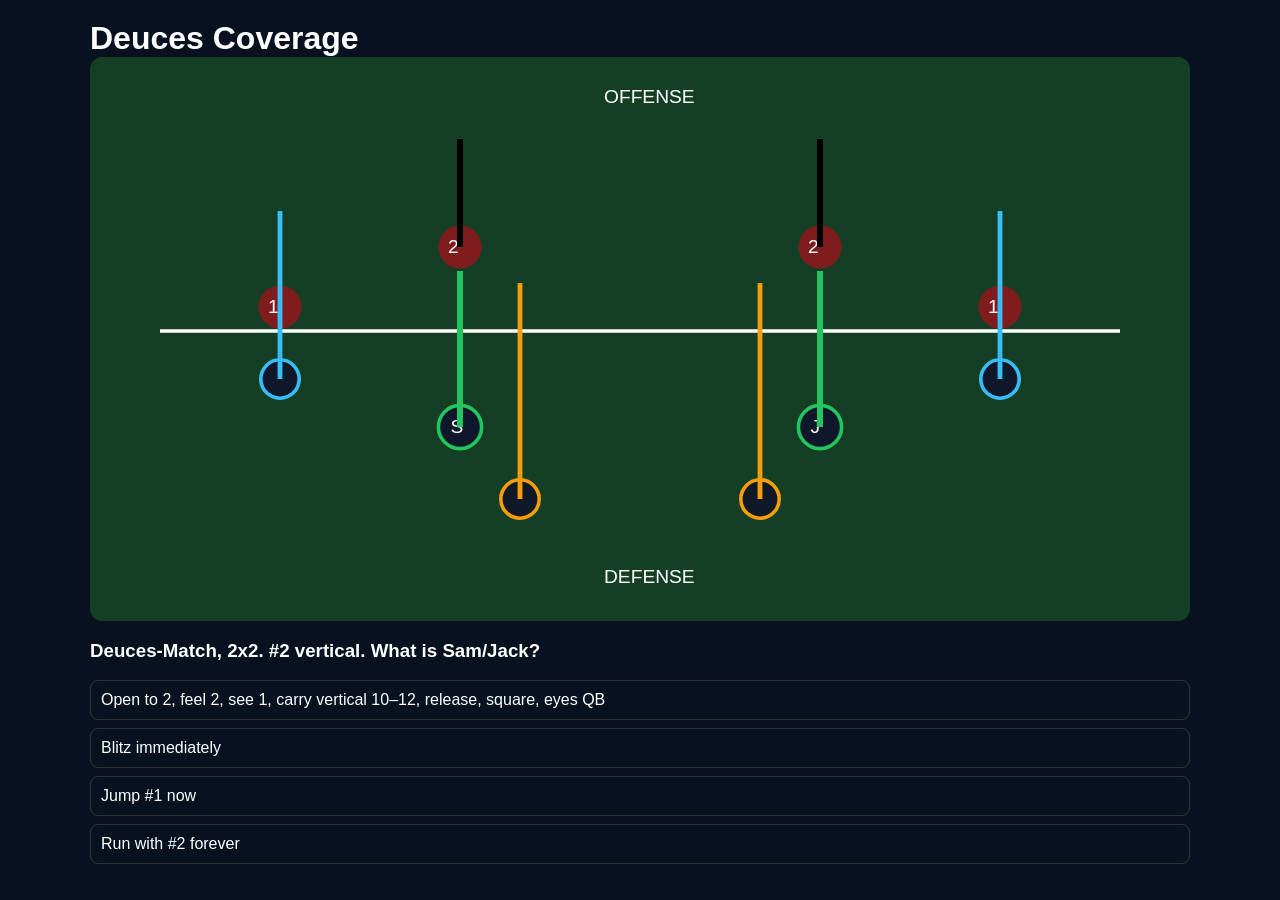
==== commit 5b945c59: "Update okie-tite-base-deuces.html" ====
--- a/games/okie-tite-base-deuces.html
+++ b/games/okie-tite-base-deuces.html
@@ -1,973 +1,149 @@
 <!doctype html>
 <html lang="en">
 <head>
-  <meta charset="utf-8" />
-  <meta name="viewport" content="width=device-width,initial-scale=1" />
-  <title>Deuces Coverage — Sam & Jack Trainer</title>
+<meta charset="utf-8" />
+<meta name="viewport" content="width=device-width,initial-scale=1" />
+<title>Deuces Coverage — Sam & Jack Trainer</title>
 
-  <style>
-    :root{
-      --bg:#07111f;
-      --panel:#101c2f;
-      --text:#f5f7fb;
-      --muted:#a9b6c8;
-      --line:rgba(255,255,255,.14);
-      --accent:#38bdf8;
-      --green:#22c55e;
-      --red:#ef4444;
-      --yellow:#f59e0b;
-    }
-
-    *{box-sizing:border-box}
-
-    body{
-      margin:0;
-      font-family:Arial,Helvetica,sans-serif;
-      background:radial-gradient(circle at top left,rgba(56,189,248,.18),transparent 32rem),var(--bg);
-      color:var(--text);
-    }
-
-    .wrap{
-      width:min(1120px,calc(100% - 28px));
-      margin:0 auto;
-      padding:24px 0 46px;
-    }
-
-    .hero{
-      border:1px solid var(--line);
-      border-radius:22px;
-      padding:26px;
-      background:linear-gradient(135deg,rgba(19,36,59,.96),rgba(9,20,36,.96));
-      margin-bottom:18px;
-    }
-
-    .kicker{
-      color:var(--accent);
-      font-weight:900;
-      letter-spacing:.08em;
-      text-transform:uppercase;
-      font-size:.78rem;
-      margin-bottom:8px;
-    }
-
-    h1{
-      margin:0;
-      font-size:clamp(2rem,5vw,3.4rem);
-      color:white;
-    }
-
-    .sub{
-      color:var(--muted);
-      line-height:1.5;
-      max-width:850px;
-      margin:12px 0 0;
-    }
-
-    .hud{
-      display:grid;
-      grid-template-columns:repeat(4,1fr);
-      gap:10px;
-      margin:16px 0;
-    }
-
-    .hud-card{
-      border:1px solid var(--line);
-      border-radius:16px;
-      padding:12px;
-      background:rgba(255,255,255,.05);
-    }
-
-    .hud-label{
-      color:var(--muted);
-      font-size:.78rem;
-      text-transform:uppercase;
-      font-weight:900;
-    }
-
-    .hud-value{
-      font-size:1.25rem;
-      font-weight:900;
-      margin-top:4px;
-    }
-
-    .bar{
-      height:12px;
-      background:rgba(255,255,255,.08);
-      border-radius:999px;
-      overflow:hidden;
-      border:1px solid var(--line);
-      margin-bottom:18px;
-    }
-
-    .bar-fill{
-      height:100%;
-      width:0%;
-      background:var(--accent);
-      transition:.25s ease;
-    }
-
-    .screen{
-      border:1px solid var(--line);
-      border-radius:22px;
-      background:rgba(16,28,47,.98);
-      padding:22px;
-      box-shadow:0 18px 42px rgba(0,0,0,.28);
-    }
-
-    .start-box{
-      max-width:620px;
-      margin:auto;
-      text-align:center;
-    }
-
-    input{
-      width:100%;
-      padding:14px;
-      border-radius:12px;
-      border:1px solid var(--line);
-      background:#07111f;
-      color:white;
-      font-size:1rem;
-      margin:16px 0;
-    }
-
-    button{
-      border:0;
-      border-radius:12px;
-      padding:12px 16px;
-      font-weight:900;
-      cursor:pointer;
-    }
-
-    .primary{
-      background:var(--accent);
-      color:#04111f;
-    }
-
-    .meta-grid{
-      display:grid;
-      grid-template-columns:repeat(3,1fr);
-      gap:10px;
-      margin-bottom:14px;
-    }
-
-    .meta{
-      background:rgba(255,255,255,.06);
-      border:1px solid var(--line);
-      border-radius:14px;
-      padding:10px;
-    }
-
-    .meta b{
-      display:block;
-      color:white;
-      margin-bottom:3px;
-    }
-
-    .meta span{
-      color:var(--muted);
-      font-size:.92rem;
-    }
-
-    .field{
-      border:1px solid rgba(255,255,255,.16);
-      background:#123d24;
-      border-radius:18px;
-      padding:14px;
-      margin:14px 0;
-      overflow:auto;
-    }
-
-    svg{
-      width:100%;
-      max-width:900px;
-      display:block;
-      margin:auto;
-      border-radius:14px;
-      background:#143f25;
-    }
-
-    .q-title{
-      font-size:1.35rem;
-      font-weight:900;
-      margin:12px 0;
-      line-height:1.35;
-    }
-
-    .answers{
-      display:grid;
-      gap:10px;
-      margin-top:12px;
-    }
-
-    .answer{
-      width:100%;
-      text-align:left;
-      background:rgba(255,255,255,.07);
-      color:white;
-      border:1px solid var(--line);
-      border-radius:14px;
-      padding:14px;
-      line-height:1.35;
-    }
-
-    .answer:hover{
-      border-color:var(--accent);
-    }
-
-    .answer.correct{
-      background:rgba(34,197,94,.18);
-      border-color:rgba(34,197,94,.7);
-    }
-
-    .answer.wrong{
-      background:rgba(239,68,68,.18);
-      border-color:rgba(239,68,68,.7);
-    }
-
-    .feedback{
-      margin-top:14px;
-      padding:14px;
-      border-radius:14px;
-      border:1px solid var(--line);
-      background:rgba(255,255,255,.06);
-      display:none;
-      line-height:1.5;
-    }
-
-    .feedback.good{border-color:rgba(34,197,94,.7)}
-    .feedback.bad{border-color:rgba(239,68,68,.7)}
-
-    .final{
-      text-align:center;
-      max-width:760px;
-      margin:auto;
-    }
-
-    .ticket{
-      margin-top:18px;
-      border:2px solid var(--green);
-      border-radius:18px;
-      padding:18px;
-      background:rgba(34,197,94,.12);
-    }
-
-    .miss-list{
-      text-align:left;
-      margin-top:18px;
-      color:var(--muted);
-    }
-
-    @media(max-width:760px){
-      .hud,.meta-grid{grid-template-columns:1fr}
-    }
-  </style>
+<style>
+body{
+  margin:0;
+  font-family:Arial;
+  background:#07111f;
+  color:#fff;
+}
+.wrap{max-width:1100px;margin:auto;padding:20px;}
+.hero{margin-bottom:20px;}
+h1{margin:0;}
+.field{
+  background:#143f25;
+  border-radius:12px;
+  padding:10px;
+}
+.answer{margin:8px 0;padding:10px;border-radius:8px;border:1px solid #333;cursor:pointer}
+.answer:hover{border-color:#38bdf8;}
+.correct{background:#14532d;}
+.wrong{background:#7f1d1d;}
+</style>
 </head>
 
 <body>
 <div class="wrap">
 
-  <header class="hero">
-    <div class="kicker">Legend Mastery Series • Sam & Jack Coverages</div>
-    <h1>Deuces Coverage</h1>
-    <p class="sub">
-      Train Deuces from OKIE, TITE, and BASE. Offense is always shown at the top.
-      Defense is always shown at the bottom. Sam and Jack drop upward into coverage.
-    </p>
-  </header>
+<h1>Deuces Coverage</h1>
 
-  <div class="hud">
-    <div class="hud-card">
-      <div class="hud-label">Player</div>
-      <div class="hud-value" id="playerHud">—</div>
-    </div>
-    <div class="hud-card">
-      <div class="hud-label">Progress</div>
-      <div class="hud-value" id="progressHud">0 / 0</div>
-    </div>
-    <div class="hud-card">
-      <div class="hud-label">Accuracy</div>
-      <div class="hud-value" id="accuracyHud">100%</div>
-    </div>
-    <div class="hud-card">
-      <div class="hud-label">Misses</div>
-      <div class="hud-value" id="missHud">0</div>
-    </div>
-  </div>
-
-  <div class="bar">
-    <div class="bar-fill" id="barFill"></div>
-  </div>
-
-  <main class="screen" id="app"></main>
+<div id="app"></div>
 
 </div>
 
 <script>
+
 const QUESTIONS = [
-  {
-    front:"OKIE",
-    call:"Deuces-Match",
-    formation:"2x2 Doubles",
-    check:"Deuces-Deuces",
-    route:"#2 releases vertical on both sides.",
-    focus:"Sam and Jack",
-    diagram:"vertical",
-    question:"The call is Deuces-Match. The offense aligns 2x2, so the safety checks Deuces-Deuces. On High Hat, #2 releases vertical. What is the Sam/Jack rule?",
-    answers:[
-      "Open to #2, feel #2, see #1, wall #2 off, carry him 10–12 yards, release to safety, square up, eyes backside/QB.",
-      "Rush contain because OKIE puts both OLBs on the edge.",
-      "Immediately jump #1 because Deuces always becomes Solo on High Hat.",
-      "Sit flat-footed at five yards and wait for the quarterback to declare."
-    ],
-    correct:0,
-    explain:"Correct. In Deuces, Sam/Jack open to #2, feel #2, see #1, wall/carry #2 vertical to 10–12, release to safety, square up, and get eyes backside/QB."
-  },
-  {
-    front:"TITE",
-    call:"Deuces-Match",
-    formation:"2x2 Doubles",
-    check:"Deuces-Deuces",
-    route:"#2 immediately drags under across the formation.",
-    focus:"Sam side",
-    diagram:"drag",
-    question:"The safety checks Deuces-Deuces. At the snap, #2 to Sam immediately drags under. What does Sam do?",
-    answers:[
-      "Convert to Solo technique: make the in/out communication, clear the slant, square up, sink under curl/comeback, eyes backside, drive on the drag.",
-      "Carry #2 vertically to 12 yards even though he immediately dragged.",
-      "Run with the drag man-to-man across the field immediately.",
-      "Blitz because #2 went inside."
-    ],
-    correct:0,
-    explain:"Correct. When #2 comes under immediately, Deuces converts to Solo technique: communicate, clear slant, square, sink, eyes backside, and drive the drag."
-  },
-  {
-    front:"BASE",
-    call:"Deuces-Match",
-    formation:"2x2 Doubles",
-    check:"Deuces-Deuces",
-    route:"#1 breaks inside before #2 reaches 10 yards.",
-    focus:"Jack side",
-    diagram:"inside1",
-    question:"In Deuces, Jack opens to #2. Before #2 reaches 10 yards, #1 breaks inside. What is Jack's rule?",
-    answers:[
-      "Release #2 to the safety and jump/match #1 breaking inside.",
-      "Stay locked on #2 no matter what #1 does.",
-      "Convert to pass rush because #1 broke inside.",
-      "Drop straight to the middle hook without seeing #1."
-    ],
-    correct:0,
-    explain:"Correct. In Deuces, open to #2, feel #2, see #1. If #1 breaks inside before 10 yards, release #2 and match/jump #1."
-  },
-  {
-    front:"OKIE",
-    call:"Deuces-Match",
-    formation:"2x2 Doubles",
-    check:"Deuces-Deuces",
-    route:"#2 runs an immediate out/flat route.",
-    focus:"Sam side",
-    diagram:"out",
-    question:"The call checks to Deuces-Deuces. #2 immediately goes out. What must Sam understand about the corner interaction?",
-    answers:[
-      "Sam works his 2-to-1 rule with the understanding that the corner matches the out now.",
-      "Sam must chase the out immediately and leave #1 uncovered inside.",
-      "Sam must rush because the corner handles all pass coverage.",
-      "Sam must turn his back to #1 and run to the sideline."
-    ],
-    correct:0,
-    explain:"Correct. Deuces includes 2-to-1 responsibility with the understanding that the corner can match the immediate out now."
-  },
-  {
-    front:"TITE",
-    call:"Deuces-Match",
-    formation:"2x2 Doubles",
-    check:"Deuces-Deuces",
-    route:"#1 sits/hitches while #2 works vertical/seam.",
-    focus:"Jack side",
-    diagram:"hitch",
-    question:"In Deuces, #1 sits on a hitch/comeback look while #2 works vertical. What is the best OLB response?",
-    answers:[
-      "Play seam-to-flat, help on probable Smash, and read the QB shoulder break to the hitch.",
-      "Ignore #1 completely because Deuces only cares about #2.",
-      "Run with #2 forever and never square up.",
-      "Drive the hitch immediately without respecting the seam."
-    ],
-    correct:0,
-    explain:"Correct. If #1 sits, play seam-to-flat, help on probable Smash, and read QB shoulder break to hitch."
-  },
-  {
-    front:"BASE",
-    call:"Deuces-Match",
-    formation:"2x2 Doubles",
-    check:"Deuces-Deuces",
-    route:"#2 vertical; #1 outside releases vertical.",
-    focus:"Both sides",
-    diagram:"fourverts",
-    question:"Both #1 and #2 threaten vertically. What keeps Sam/Jack from opening a clean window behind the ILBs?",
-    answers:[
-      "Wall #2 off and carry him 10–12 before releasing and squaring up.",
-      "Open flat immediately and widen to the sideline.",
-      "Sit at five yards and let #2 run untouched.",
-      "Run directly to #1 and ignore #2."
-    ],
-    correct:0,
-    explain:"Correct. Deuces protects the clean box by walling/carrying #2 to 10–12 before release/square."
-  },
-  {
-    front:"OKIE",
-    call:"Deuces-Match",
-    formation:"3x1 Trey",
-    check:"Match-Solo",
-    route:"Single receiver weak; no #2 weak.",
-    focus:"Weak OLB",
-    diagram:"treysolo",
-    question:"The offense aligns 3x1. The trips tag is Match and the single side checks Solo. What is the weak OLB rule?",
-    answers:[
-      "There is no 2-to-1. Open, clear the slant, square, sink under curl/comeback, eyes backside, drive on a drag.",
-      "Work 2-to-1 through #2 because Solo always has a #2 weak.",
-      "Carry the single #1 vertical to safety and ignore all drags.",
-      "Rush because Solo means no pass drop."
-    ],
-    correct:0,
-    explain:"Correct. In a 3x1 single-receiver-side Solo check, there is no #2 weak. Use Solo technique."
-  },
-  {
-    front:"TITE",
-    call:"Deuces-Match",
-    formation:"2x1",
-    check:"Deuces-Solo",
-    route:"Two receivers to Sam, single receiver to Jack.",
-    focus:"Sam and Jack",
-    diagram:"deucessolo",
-    question:"The safety checks Deuces-Solo. What should Sam and Jack understand pre-snap?",
-    answers:[
-      "The two-receiver side plays Deuces rules; the single-receiver side plays Solo technique.",
-      "Both sides play the exact same 2-to-1 rule.",
-      "Both OLBs rush because the formation is unbalanced.",
-      "The OLBs make the safety check themselves."
-    ],
-    correct:0,
-    explain:"Correct. The safety makes the check. Two-receiver side = Deuces. Single-receiver side = Solo."
-  },
-  {
-    front:"BASE",
-    call:"Deuces-Match",
-    formation:"2x2 Doubles",
-    check:"Deuces-Deuces",
-    route:"#2 stems vertical, then breaks out late.",
-    focus:"Sam side",
-    diagram:"verticalout",
-    question:"#2 stems vertical first, then breaks out late after Sam has opened and carried him. What is the proper mindset?",
-    answers:[
-      "Stay disciplined in the 2-to-1 rule: feel #2, see #1, wall/carry, then react through the coverage structure.",
-      "Assume it is immediate out and chase flat right now.",
-      "Stop carrying #2 at five yards and stare at the QB.",
-      "Turn it into Solo immediately because any out route means Solo."
-    ],
-    correct:0,
-    explain:"Correct. Immediate out and vertical-then-out are not the same. Stay disciplined."
-  },
-  {
-    front:"OKIE",
-    call:"Deuces-Match",
-    formation:"2x2 Doubles",
-    check:"Deuces-Deuces",
-    route:"#2 goes inside underneath; #1 pushes vertical.",
-    focus:"Jack side",
-    diagram:"drag1vert",
-    question:"#2 goes underneath immediately and #1 pushes vertical. What is Jack's conversion?",
-    answers:[
-      "Convert to Solo, clear the slant by reading #1's stem, then square and sink under curl/comeback with eyes backside.",
-      "Chase #2 under across the formation with his back turned.",
-      "Carry #2 vertical even though he went under immediately.",
-      "Ignore #1 because the safety owns all verticals."
-    ],
-    correct:0,
-    explain:"Correct. Immediate under by #2 makes the OLB convert to Solo technique."
-  },
-  {
-    front:"TITE",
-    call:"Deuces-Match",
-    formation:"2x2 Doubles",
-    check:"Deuces-Deuces",
-    route:"#2 vertical; QB scrambles after initial route distribution.",
-    focus:"Both sides",
-    diagram:"scramble",
-    question:"After carrying #2 to 10–12 and releasing/squaring, where do Sam and Jack's eyes finish?",
-    answers:[
-      "Eyes backside and eyes to QB for scramble.",
-      "Eyes locked on the sideline.",
-      "Eyes only on #1 with no QB awareness.",
-      "Eyes on the defensive line stunt."
-    ],
-    correct:0,
-    explain:"Correct. The finish is square, eyes backside, and eyes to QB for scramble."
-  },
-  {
-    front:"BASE",
-    call:"Deuces-Match",
-    formation:"2x2 Doubles",
-    check:"Deuces-Deuces",
-    route:"#2 vertical; #1 shallow inside before 10 yards.",
-    focus:"Sam side",
-    diagram:"inside1",
-    question:"Why is 'feel #2, see #1' so important in Deuces?",
-    answers:[
-      "Because #1 breaking inside before 10 changes the OLB from carrying #2 to jumping/matching #1.",
-      "Because the OLB only reads #1 and ignores #2.",
-      "Because the OLB should never square up after opening.",
-      "Because Deuces is a pure man call on #2."
-    ],
-    correct:0,
-    explain:"Correct. The OLB cannot stare only at #2. He must feel #2 and see #1."
-  },
-  {
-    front:"OKIE",
-    call:"Deuces-Match",
-    formation:"2x2 Doubles",
-    check:"Deuces-Deuces",
-    route:"#2 works under immediately and Mike/Will passes the drag.",
-    focus:"Sam side",
-    diagram:"drag",
-    question:"As the drag is passed to Sam after #2 went under, what is the finishing Solo technique?",
-    answers:[
-      "Work high-to-low to the drag after clearing slant and sinking under curl/comeback.",
-      "Run flat immediately with no slant/curl awareness.",
-      "Turn and sprint with the drag from the snap.",
-      "Drop straight backward to the goalpost."
-    ],
-    correct:0,
-    explain:"Correct. Solo conversion is not blind chase. Clear slant, square/sink, eyes backside, then work high-to-low to the drag."
-  },
-  {
-    front:"TITE",
-    call:"Deuces-Match",
-    formation:"2x2 Doubles",
-    check:"Deuces-Deuces",
-    route:"#2 vertical with outside stem.",
-    focus:"Jack side",
-    diagram:"vertical",
-    question:"What is Jack trying to do to #2 when he carries him vertically in Deuces?",
-    answers:[
-      "Wall him off and constrict his outside movement before releasing to the safety.",
-      "Give him a free outside release immediately.",
-      "Force him inside by turning his own back to the QB.",
-      "Stop at three yards and let him run free."
-    ],
-    correct:0,
-    explain:"Correct. Wall #2 off, carry him 10–12, and constrict the window before releasing/squaring."
-  },
-  {
-    front:"BASE",
-    call:"Deuces-Match",
-    formation:"2x2 Doubles",
-    check:"Deuces-Deuces",
-    route:"#2 immediate out to both sides.",
-    focus:"Both corners and OLBs",
-    diagram:"out",
-    question:"When #2 is immediately out in Deuces, what phrase should Sam/Jack remember?",
-    answers:[
-      "2-to-1 with understanding that the corner matches out now.",
-      "Solo conversion every time #2 goes out.",
-      "Rush contain because #2 went to the flat.",
-      "Man #2 across the field."
-    ],
-    correct:0,
-    explain:"Correct. In Deuces, the OLB works 2-to-1 with the understanding that the corner matches the immediate out now."
-  },
-  {
-    front:"OKIE",
-    call:"Deuces-Match",
-    formation:"2x2 Doubles",
-    check:"Deuces-Deuces",
-    route:"Mixed routes: Sam side #2 vertical; Jack side #2 immediate drag.",
-    focus:"Both OLBs",
-    diagram:"mixed",
-    question:"Same call, same check, different routes. What should happen?",
-    answers:[
-      "Sam plays normal Deuces vertical carry. Jack converts to Solo technique because #2 immediately drags.",
-      "Both OLBs must play the same rule because the call is the same.",
-      "Both OLBs rush because one side converted.",
-      "Sam converts to Solo even though #2 vertical released."
-    ],
-    correct:0,
-    explain:"Correct. Coverage is rules-based. Same call/check can produce different OLB reactions based on the route."
-  }
+{
+question:"Deuces-Match, 2x2. #2 vertical. What is Sam/Jack?",
+answers:[
+"Open to 2, feel 2, see 1, carry vertical 10–12, release, square, eyes QB",
+"Blitz immediately",
+"Jump #1 now",
+"Run with #2 forever"
+],
+correct:0,
+diagram:"vertical"
+}
 ];
 
-let player = "";
-let index = 0;
-let correct = 0;
-let misses = [];
-let locked = false;
+let index=0;
 
-const app = document.getElementById("app");
-const playerHud = document.getElementById("playerHud");
-const progressHud = document.getElementById("progressHud");
-const accuracyHud = document.getElementById("accuracyHud");
-const missHud = document.getElementById("missHud");
-const barFill = document.getElementById("barFill");
+function render(){
 
-function shuffle(array){
-  const a = [...array];
-  for(let i = a.length - 1; i > 0; i--){
-    const j = Math.floor(Math.random() * (i + 1));
-    [a[i], a[j]] = [a[j], a[i]];
-  }
-  return a;
+let q=QUESTIONS[index];
+
+document.getElementById("app").innerHTML=`
+<div class="field">${diagram(q.diagram)}</div>
+<h3>${q.question}</h3>
+${q.answers.map((a,i)=>`<div class="answer" onclick="answer(${i})">${a}</div>`).join("")}
+`;
+
 }
 
-const gameQuestions = shuffle(QUESTIONS).map(q => {
-  const answerObjects = q.answers.map((text, i) => ({ text, correct: i === q.correct }));
-  return { ...q, answerObjects: shuffle(answerObjects) };
-});
+function answer(i){
 
-function updateHud(){
-  const answered = index;
-  const pct = answered === 0 ? 100 : Math.round((correct / answered) * 100);
-  playerHud.textContent = player || "—";
-  progressHud.textContent = `${Math.min(index + 1, gameQuestions.length)} / ${gameQuestions.length}`;
-  accuracyHud.textContent = `${pct}%`;
-  missHud.textContent = misses.length;
-  barFill.style.width = `${(index / gameQuestions.length) * 100}%`;
+let q=QUESTIONS[index];
+let nodes=[...document.querySelectorAll(".answer")];
+
+nodes[q.correct].classList.add("correct");
+
+if(i!==q.correct){
+nodes[i].classList.add("wrong");
 }
 
-function startScreen(){
-  app.innerHTML = `
-    <div class="start-box">
-      <h2>Deuces Coverage Trainer</h2>
-      <p class="sub">
-        Enter your name. You must finish with 100% accuracy to earn a mastery ticket.
-      </p>
-      <input id="nameInput" placeholder="Player name" autocomplete="off" />
-      <button class="primary" onclick="startGame()">Start Deuces Game</button>
-    </div>
-  `;
-  updateHud();
-}
-
-function startGame(){
-  const input = document.getElementById("nameInput");
-  player = input.value.trim();
-  if(!player){
-    input.focus();
-    return;
-  }
-  index = 0;
-  correct = 0;
-  misses = [];
-  renderQuestion();
-}
-
-function renderQuestion(){
-  locked = false;
-  updateHud();
-
-  if(index >= gameQuestions.length){
-    return finalScreen();
-  }
-
-  const q = gameQuestions[index];
-
-  app.innerHTML = `
-    <div class="meta-grid">
-      <div class="meta"><b>Front</b><span>${q.front}</span></div>
-      <div class="meta"><b>Double Call</b><span>${q.call}</span></div>
-      <div class="meta"><b>Safety Check</b><span>${q.check}</span></div>
-      <div class="meta"><b>Formation</b><span>${q.formation}</span></div>
-      <div class="meta"><b>Route Variation</b><span>${q.route}</span></div>
-      <div class="meta"><b>Focus</b><span>${q.focus}</span></div>
-    </div>
-
-    <div class="field">
-      ${diagram(q.diagram)}
-    </div>
-
-    <div class="q-title">${q.question}</div>
-
-    <div class="answers">
-      ${q.answerObjects.map((a, i) => `
-        <button class="answer" onclick="chooseAnswer(${i})">${a.text}</button>
-      `).join("")}
-    </div>
-
-    <div class="feedback" id="feedback"></div>
-  `;
-}
-
-function chooseAnswer(choiceIndex){
-  if(locked) return;
-  locked = true;
-
-  const q = gameQuestions[index];
-  const buttons = [...document.querySelectorAll(".answer")];
-  const chosen = q.answerObjects[choiceIndex];
-
-  buttons.forEach((btn, i) => {
-    btn.disabled = true;
-    if(q.answerObjects[i].correct) btn.classList.add("correct");
-  });
-
-  const feedback = document.getElementById("feedback");
-  feedback.style.display = "block";
-
-  if(chosen.correct){
-    correct++;
-    feedback.className = "feedback good";
-    feedback.innerHTML = `<b>Correct.</b><br>${q.explain}`;
-  } else {
-    buttons[choiceIndex].classList.add("wrong");
-    misses.push({
-      number:index + 1,
-      front:q.front,
-      call:q.call,
-      check:q.check,
-      route:q.route,
-      question:q.question
-    });
-    feedback.className = "feedback bad";
-    feedback.innerHTML = `<b>Not it.</b><br>${q.explain}`;
-  }
-
-  index++;
-  updateHud();
-
-  setTimeout(() => {
-    renderQuestion();
-  }, chosen.correct ? 5000 : 6500);
-}
-
-function finalScreen(){
-  barFill.style.width = "100%";
-  const pct = Math.round((correct / gameQuestions.length) * 100);
-
-  if(pct === 100){
-    app.innerHTML = `
-      <div class="final">
-        <h2>Mastery Complete</h2>
-        <p class="sub">${player}, you completed Deuces Coverage with 100% accuracy.</p>
-        <div class="ticket">
-          <h3>Deuces Coverage Mastery Ticket</h3>
-          <p><b>Player:</b> ${player}</p>
-          <p><b>Score:</b> ${correct} / ${gameQuestions.length}</p>
-          <p><b>Result:</b> 100% Mastery</p>
-        </div>
-        <button class="primary" onclick="location.reload()">Run Again</button>
-      </div>
-    `;
-  } else {
-    app.innerHTML = `
-      <div class="final">
-        <h2>Run Complete — No Ticket Yet</h2>
-        <p class="sub">
-          ${player}, you scored ${pct}%. This trainer requires 100%.
-          Review the misses below, then run it again.
-        </p>
-
-        <div class="miss-list">
-          <h3>Missed Situations</h3>
-          <ol>
-            ${misses.map(m => `
-              <li>
-                <b>${m.front} • ${m.call} • ${m.check}</b><br>
-                Route: ${m.route}<br>
-                Question: ${m.question}
-              </li>
-            `).join("")}
-          </ol>
-        </div>
-
-        <button class="primary" onclick="location.reload()">Try Again</button>
-      </div>
-    `;
-  }
-
-  updateHud();
 }
 
 function diagram(type){
-  const base = `
-    <svg viewBox="0 0 900 460" role="img" aria-label="Football coverage diagram">
 
-      <defs>
-        <marker id="yellowArrow" markerWidth="10" markerHeight="10" refX="8" refY="3" orient="auto">
-          <path d="M0,0 L0,6 L9,3 z" fill="#facc15"/>
-        </marker>
-        <marker id="blueArrow" markerWidth="10" markerHeight="10" refX="8" refY="3" orient="auto">
-          <path d="M0,0 L0,6 L9,3 z" fill="#38bdf8"/>
-        </marker>
-        <marker id="greenArrow" markerWidth="10" markerHeight="10" refX="8" refY="3" orient="auto">
-          <path d="M0,0 L0,6 L9,3 z" fill="#22c55e"/>
-        </marker>
-      </defs>
+return `
+<svg viewBox="0 0 900 450">
 
-      <rect x="0" y="0" width="900" height="460" fill="#143f25"/>
+<!-- LOS -->
+<line x1="50" y1="220" x2="850" y2="220" stroke="white" stroke-width="3"/>
 
-      <g opacity=".18" stroke="white" stroke-width="1">
-        <line x1="80" y1="30" x2="80" y2="430"/>
-        <line x1="160" y1="30" x2="160" y2="430"/>
-        <line x1="240" y1="30" x2="240" y2="430"/>
-        <line x1="320" y1="30" x2="320" y2="430"/>
-        <line x1="400" y1="30" x2="400" y2="430"/>
-        <line x1="480" y1="30" x2="480" y2="430"/>
-        <line x1="560" y1="30" x2="560" y2="430"/>
-        <line x1="640" y1="30" x2="640" y2="430"/>
-        <line x1="720" y1="30" x2="720" y2="430"/>
-        <line x1="800" y1="30" x2="800" y2="430"/>
-      </g>
+<!-- OFFENSE -->
+<text x="420" y="30" fill="white">OFFENSE</text>
 
-      <line x1="40" y1="210" x2="860" y2="210" stroke="white" stroke-width="3"/>
-      <text x="50" y="200" fill="white" font-size="15" font-weight="900">LOS</text>
+<!-- #1 ON LOS -->
+<circle cx="150" cy="200" r="18" fill="#7f1d1d"/>
+<text x="140" y="205" fill="white">1</text>
 
-      <text x="405" y="32" fill="#dbeafe" font-size="16" font-weight="900">OFFENSE</text>
-      <text x="405" y="445" fill="#dbeafe" font-size="16" font-weight="900">DEFENSE</text>
+<circle cx="750" cy="200" r="18" fill="#7f1d1d"/>
+<text x="740" y="205" fill="white">1</text>
 
-      <!-- Offensive line and QB at top -->
-      <rect x="375" y="186" width="24" height="24" rx="5" fill="#334155" stroke="white"/>
-      <rect x="407" y="186" width="24" height="24" rx="5" fill="#334155" stroke="white"/>
-      <rect x="439" y="186" width="24" height="24" rx="5" fill="#334155" stroke="white"/>
-      <rect x="471" y="186" width="24" height="24" rx="5" fill="#334155" stroke="white"/>
-      <rect x="503" y="186" width="24" height="24" rx="5" fill="#334155" stroke="white"/>
+<!-- #2 OFF BALL -->
+<circle cx="300" cy="150" r="18" fill="#7f1d1d"/>
+<text x="290" y="155" fill="white">2</text>
 
-      <circle cx="451" cy="145" r="18" fill="#111827" stroke="white" stroke-width="2"/>
-      <text x="442" y="151" fill="white" font-size="15" font-weight="900">QB</text>
+<circle cx="600" cy="150" r="18" fill="#7f1d1d"/>
+<text x="590" y="155" fill="white">2</text>
 
-      <!-- Defense at bottom -->
-      <circle cx="260" cy="310" r="18" fill="#0f172a" stroke="#38bdf8" stroke-width="3"/>
-      <text x="250" y="316" fill="white" font-size="17" font-weight="900">S</text>
+<!-- DEFENSE -->
+<text x="420" y="430" fill="white">DEFENSE</text>
 
-      <circle cx="640" cy="310" r="18" fill="#0f172a" stroke="#38bdf8" stroke-width="3"/>
-      <text x="632" y="316" fill="white" font-size="17" font-weight="900">J</text>
+<!-- SAM/JACK APEX -->
+<circle cx="300" cy="300" r="18" fill="#0f172a" stroke="#22c55e" stroke-width="3"/>
+<text x="292" y="305" fill="white">S</text>
 
-      <circle cx="330" cy="395" r="17" fill="#111827" stroke="#facc15" stroke-width="2"/>
-      <text x="320" y="401" fill="white" font-size="14" font-weight="900">SS</text>
+<circle cx="600" cy="300" r="18" fill="#0f172a" stroke="#22c55e" stroke-width="3"/>
+<text x="592" y="305" fill="white">J</text>
 
-      <circle cx="570" cy="395" r="17" fill="#111827" stroke="#facc15" stroke-width="2"/>
-      <text x="561" y="401" fill="white" font-size="14" font-weight="900">FS</text>
+<!-- CORNERS -->
+<circle cx="150" cy="260" r="16" fill="#0f172a" stroke="#38bdf8" stroke-width="3"/>
+<circle cx="750" cy="260" r="16" fill="#0f172a" stroke="#38bdf8" stroke-width="3"/>
 
-      <!-- Default 2x2 receivers at top -->
-      <circle cx="150" cy="80" r="18" fill="#7f1d1d" stroke="white" stroke-width="2"/>
-      <text x="138" y="86" fill="white" font-size="15" font-weight="900">#1</text>
+<!-- SAFETIES -->
+<circle cx="350" cy="360" r="16" fill="#111827" stroke="#f59e0b" stroke-width="3"/>
+<circle cx="550" cy="360" r="16" fill="#111827" stroke="#f59e0b" stroke-width="3"/>
 
-      <circle cx="300" cy="115" r="18" fill="#7f1d1d" stroke="white" stroke-width="2"/>
-      <text x="288" y="121" fill="white" font-size="15" font-weight="900">#2</text>
+<!-- ROUTES (BLACK) -->
+<path d="M300 150 L300 60" stroke="black" stroke-width="5"/>
+<path d="M600 150 L600 60" stroke="black" stroke-width="5"/>
 
-      <circle cx="750" cy="80" r="18" fill="#7f1d1d" stroke="white" stroke-width="2"/>
-      <text x="738" y="86" fill="white" font-size="15" font-weight="900">#1</text>
+<!-- SAM/JACK (GREEN) -->
+<path d="M300 300 L300 170" stroke="#22c55e" stroke-width="5"/>
+<path d="M600 300 L600 170" stroke="#22c55e" stroke-width="5"/>
 
-      <circle cx="600" cy="115" r="18" fill="#7f1d1d" stroke="white" stroke-width="2"/>
-      <text x="588" y="121" fill="white" font-size="15" font-weight="900">#2</text>
-  `;
+<!-- CORNER (BLUE) -->
+<path d="M150 260 L150 120" stroke="#38bdf8" stroke-width="4"/>
+<path d="M750 260 L750 120" stroke="#38bdf8" stroke-width="4"/>
 
-  const routes = {
-    vertical: `
-      <path d="M300 115 L300 40" stroke="#facc15" stroke-width="5" fill="none" marker-end="url(#yellowArrow)"/>
-      <path d="M600 115 L600 40" stroke="#facc15" stroke-width="5" fill="none" marker-end="url(#yellowArrow)"/>
+<!-- SAFETY (ORANGE) -->
+<path d="M350 360 L350 180" stroke="#f59e0b" stroke-width="4"/>
+<path d="M550 360 L550 180" stroke="#f59e0b" stroke-width="4"/>
 
-      <path d="M260 310 C260 245 285 185 300 125" stroke="#38bdf8" stroke-width="5" fill="none" marker-end="url(#blueArrow)"/>
-      <path d="M640 310 C640 245 615 185 600 125" stroke="#38bdf8" stroke-width="5" fill="none" marker-end="url(#blueArrow)"/>
-
-      <text x="335" y="265" fill="#e0f2fe" font-size="15" font-weight="900">Sam/Jack drop upward: open 2, feel 2, see 1</text>
-    `,
-
-    drag: `
-      <path d="M300 115 C390 145 505 150 625 135" stroke="#facc15" stroke-width="5" fill="none" marker-end="url(#yellowArrow)"/>
-      <path d="M260 310 C260 250 285 175 300 120" stroke="#38bdf8" stroke-width="5" fill="none" marker-end="url(#blueArrow)"/>
-      <path d="M260 250 C235 190 190 125 150 82" stroke="#22c55e" stroke-width="5" fill="none" marker-end="url(#greenArrow)"/>
-      <text x="325" y="245" fill="#e0f2fe" font-size="15" font-weight="900">#2 under = Solo conversion</text>
-    `,
-
-    inside1: `
-      <path d="M300 115 L300 45" stroke="#facc15" stroke-width="5" fill="none" marker-end="url(#yellowArrow)"/>
-      <path d="M150 80 C205 115 250 150 315 165" stroke="#facc15" stroke-width="5" fill="none" marker-end="url(#yellowArrow)"/>
-      <path d="M260 310 C260 245 285 175 300 120" stroke="#38bdf8" stroke-width="5" fill="none" marker-end="url(#blueArrow)"/>
-      <path d="M260 235 C280 190 300 170 315 165" stroke="#22c55e" stroke-width="5" fill="none" marker-end="url(#greenArrow)"/>
-      <text x="330" y="245" fill="#e0f2fe" font-size="15" font-weight="900">#1 inside before 10 = release #2, jump #1</text>
-    `,
-
-    out: `
-      <path d="M300 115 L370 115" stroke="#facc15" stroke-width="5" fill="none" marker-end="url(#yellowArrow)"/>
-      <path d="M600 115 L530 115" stroke="#facc15" stroke-width="5" fill="none" marker-end="url(#yellowArrow)"/>
-      <path d="M260 310 C260 245 285 175 300 120" stroke="#38bdf8" stroke-width="5" fill="none" marker-end="url(#blueArrow)"/>
-      <path d="M640 310 C640 245 615 175 600 120" stroke="#38bdf8" stroke-width="5" fill="none" marker-end="url(#blueArrow)"/>
-      <text x="340" y="245" fill="#e0f2fe" font-size="15" font-weight="900">Immediate out: corner matches out now</text>
-    `,
-
-    hitch: `
-      <path d="M150 80 L150 45 L190 45" stroke="#facc15" stroke-width="5" fill="none" marker-end="url(#yellowArrow)"/>
-      <path d="M300 115 L300 45" stroke="#facc15" stroke-width="5" fill="none" marker-end="url(#yellowArrow)"/>
-      <path d="M260 310 C260 245 285 175 300 120" stroke="#38bdf8" stroke-width="5" fill="none" marker-end="url(#blueArrow)"/>
-      <text x="330" y="245" fill="#e0f2fe" font-size="15" font-weight="900">#1 sits: seam-to-flat, QB shoulder to hitch</text>
-    `,
-
-    fourverts: `
-      <path d="M150 80 L150 30" stroke="#facc15" stroke-width="5" fill="none" marker-end="url(#yellowArrow)"/>
-      <path d="M300 115 L300 30" stroke="#facc15" stroke-width="5" fill="none" marker-end="url(#yellowArrow)"/>
-      <path d="M750 80 L750 30" stroke="#facc15" stroke-width="5" fill="none" marker-end="url(#yellowArrow)"/>
-      <path d="M600 115 L600 30" stroke="#facc15" stroke-width="5" fill="none" marker-end="url(#yellowArrow)"/>
-      <path d="M260 310 C260 245 285 175 300 120" stroke="#38bdf8" stroke-width="5" fill="none" marker-end="url(#blueArrow)"/>
-      <path d="M640 310 C640 245 615 175 600 120" stroke="#38bdf8" stroke-width="5" fill="none" marker-end="url(#blueArrow)"/>
-      <text x="345" y="245" fill="#e0f2fe" font-size="15" font-weight="900">Wall/carry #2 to protect clean box</text>
-    `,
-
-    treysolo: `
-      <circle cx="110" cy="75" r="18" fill="#7f1d1d" stroke="white" stroke-width="2"/>
-      <text x="98" y="81" fill="white" font-size="15" font-weight="900">#1</text>
-      <circle cx="230" cy="105" r="18" fill="#7f1d1d" stroke="white" stroke-width="2"/>
-      <text x="218" y="111" fill="white" font-size="15" font-weight="900">#2</text>
-      <circle cx="340" cy="135" r="18" fill="#7f1d1d" stroke="white" stroke-width="2"/>
-      <text x="328" y="141" fill="white" font-size="15" font-weight="900">#3</text>
-
-      <circle cx="760" cy="95" r="18" fill="#7f1d1d" stroke="white" stroke-width="2"/>
-      <text x="748" y="101" fill="white" font-size="15" font-weight="900">#1</text>
-
-      <path d="M640 310 C650 240 710 150 760 98" stroke="#22c55e" stroke-width="5" fill="none" marker-end="url(#greenArrow)"/>
-      <text x="500" y="250" fill="#e0f2fe" font-size="15" font-weight="900">Single side Solo: no #2 weak</text>
-    `,
-
-    deucessolo: `
-      <text x="180" y="250" fill="#e0f2fe" font-size="16" font-weight="900">Deuces side</text>
-      <text x="620" y="250" fill="#e0f2fe" font-size="16" font-weight="900">Solo side</text>
-      <path d="M260 310 C260 245 285 175 300 120" stroke="#38bdf8" stroke-width="5" fill="none" marker-end="url(#blueArrow)"/>
-      <path d="M640 310 C650 240 700 150 750 83" stroke="#22c55e" stroke-width="5" fill="none" marker-end="url(#greenArrow)"/>
-    `,
-
-    verticalout: `
-      <path d="M300 115 L300 65 L370 65" stroke="#facc15" stroke-width="5" fill="none" marker-end="url(#yellowArrow)"/>
-      <path d="M260 310 C260 245 285 175 300 120" stroke="#38bdf8" stroke-width="5" fill="none" marker-end="url(#blueArrow)"/>
-      <text x="330" y="245" fill="#e0f2fe" font-size="15" font-weight="900">Vertical first, then out: stay disciplined</text>
-    `,
-
-    drag1vert: `
-      <path d="M600 115 C510 145 400 150 285 135" stroke="#facc15" stroke-width="5" fill="none" marker-end="url(#yellowArrow)"/>
-      <path d="M750 80 L750 30" stroke="#facc15" stroke-width="5" fill="none" marker-end="url(#yellowArrow)"/>
-      <path d="M640 310 C650 240 710 150 750 82" stroke="#22c55e" stroke-width="5" fill="none" marker-end="url(#greenArrow)"/>
-      <text x="370" y="245" fill="#e0f2fe" font-size="15" font-weight="900">#2 under + #1 vertical = clear slant then sink</text>
-    `,
-
-    scramble: `
-      <path d="M300 115 L300 40" stroke="#facc15" stroke-width="5" fill="none" marker-end="url(#yellowArrow)"/>
-      <path d="M600 115 L600 40" stroke="#facc15" stroke-width="5" fill="none" marker-end="url(#yellowArrow)"/>
-      <path d="M260 310 C260 245 285 175 300 120" stroke="#38bdf8" stroke-width="5" fill="none" marker-end="url(#blueArrow)"/>
-      <path d="M640 310 C640 245 615 175 600 120" stroke="#38bdf8" stroke-width="5" fill="none" marker-end="url(#blueArrow)"/>
-      <path d="M451 145 C510 170 555 195 605 230" stroke="#ef4444" stroke-width="5" fill="none" marker-end="url(#yellowArrow)"/>
-      <text x="365" y="250" fill="#fee2e2" font-size="15" font-weight="900">Finish eyes to QB scramble</text>
-    `,
-
-    mixed: `
-      <path d="M300 115 L300 40" stroke="#facc15" stroke-width="5" fill="none" marker-end="url(#yellowArrow)"/>
-      <path d="M600 115 C510 145 400 150 285 135" stroke="#facc15" stroke-width="5" fill="none" marker-end="url(#yellowArrow)"/>
-      <path d="M260 310 C260 245 285 175 300 120" stroke="#38bdf8" stroke-width="5" fill="none" marker-end="url(#blueArrow)"/>
-      <path d="M640 310 C650 240 710 150 750 82" stroke="#22c55e" stroke-width="5" fill="none" marker-end="url(#greenArrow)"/>
-      <text x="330" y="245" fill="#e0f2fe" font-size="15" font-weight="900">Same call/check — route changes rule</text>
-    `
-  };
-
-  return base + (routes[type] || routes.vertical) + `</svg>`;
+</svg>
+`;
 }
 
-startScreen();
+render();
+
 </script>
-
 </body>
 </html>
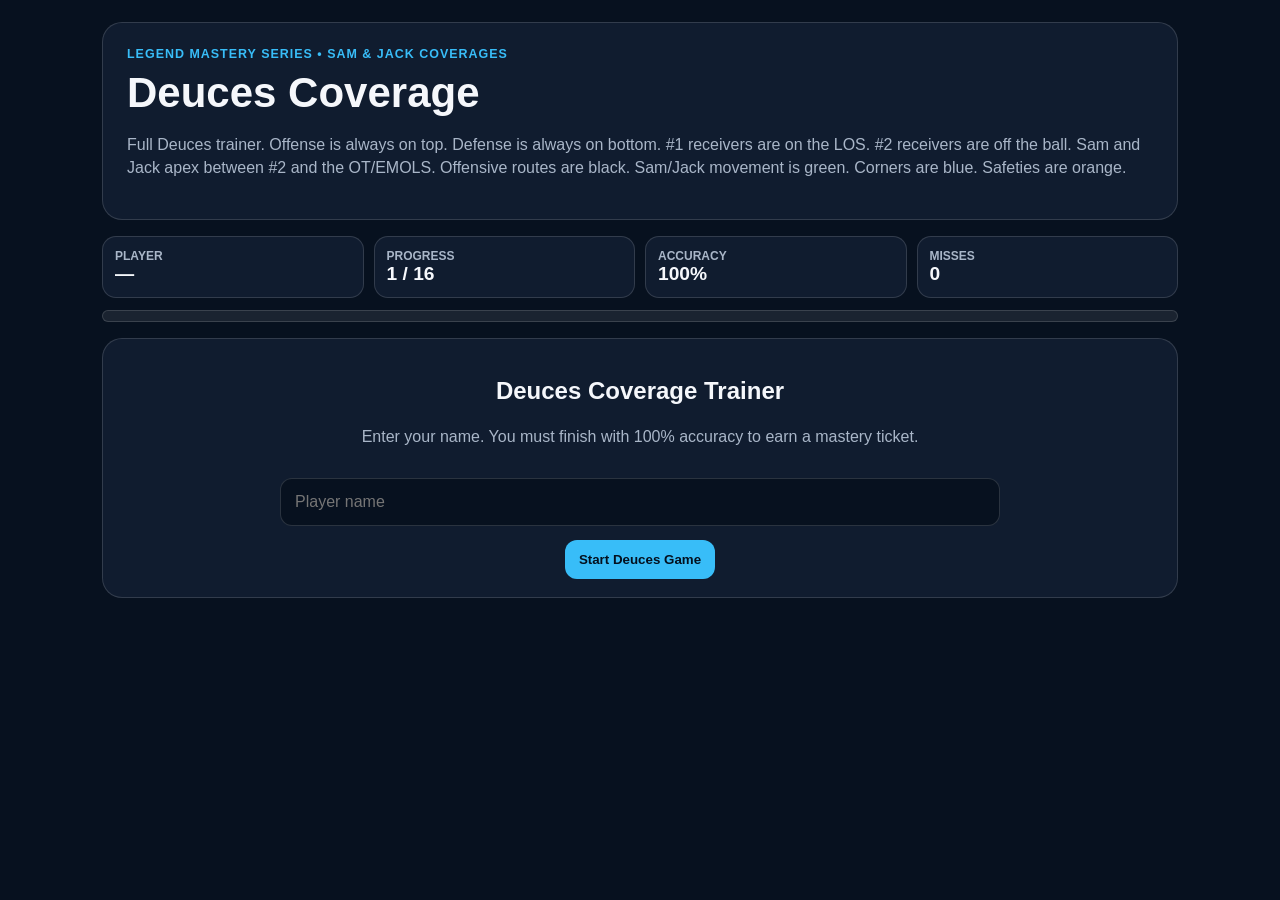
==== commit 3b29f253: "Update okie-tite-base-deuces.html" ====
--- a/games/okie-tite-base-deuces.html
+++ b/games/okie-tite-base-deuces.html
@@ -6,144 +6,916 @@
 <title>Deuces Coverage — Sam & Jack Trainer</title>
 
 <style>
+:root{
+  --bg:#07111f;
+  --panel:#101c2f;
+  --text:#f5f7fb;
+  --muted:#a9b6c8;
+  --line:rgba(255,255,255,.14);
+  --accent:#38bdf8;
+  --green:#22c55e;
+  --blue:#38bdf8;
+  --orange:#f59e0b;
+  --red:#ef4444;
+}
+
+*{box-sizing:border-box}
+
 body{
   margin:0;
-  font-family:Arial;
+  font-family:Arial,Helvetica,sans-serif;
+  background:var(--bg);
+  color:var(--text);
+}
+
+.wrap{
+  max-width:1120px;
+  margin:auto;
+  padding:22px;
+}
+
+.hero{
+  border:1px solid var(--line);
+  border-radius:20px;
+  padding:24px;
+  background:#101c2f;
+  margin-bottom:16px;
+}
+
+.kicker{
+  color:var(--accent);
+  font-weight:900;
+  text-transform:uppercase;
+  letter-spacing:.08em;
+  font-size:.78rem;
+}
+
+h1{
+  margin:8px 0;
+  font-size:42px;
+}
+
+.sub{
+  color:var(--muted);
+  line-height:1.45;
+}
+
+.hud{
+  display:grid;
+  grid-template-columns:repeat(4,1fr);
+  gap:10px;
+  margin-bottom:12px;
+}
+
+.hud-card{
+  border:1px solid var(--line);
+  border-radius:14px;
+  padding:12px;
+  background:#101c2f;
+}
+
+.hud-label{
+  color:var(--muted);
+  font-size:.75rem;
+  font-weight:900;
+  text-transform:uppercase;
+}
+
+.hud-value{
+  font-size:1.2rem;
+  font-weight:900;
+}
+
+.bar{
+  height:12px;
+  border:1px solid var(--line);
+  background:rgba(255,255,255,.08);
+  border-radius:999px;
+  overflow:hidden;
+  margin-bottom:16px;
+}
+
+.bar-fill{
+  height:100%;
+  width:0%;
+  background:var(--accent);
+}
+
+.screen{
+  border:1px solid var(--line);
+  border-radius:20px;
+  padding:18px;
+  background:#101c2f;
+}
+
+.start-box,.final{
+  max-width:720px;
+  margin:auto;
+  text-align:center;
+}
+
+input{
+  width:100%;
+  padding:14px;
+  border-radius:12px;
+  border:1px solid var(--line);
   background:#07111f;
-  color:#fff;
-}
-.wrap{max-width:1100px;margin:auto;padding:20px;}
-.hero{margin-bottom:20px;}
-h1{margin:0;}
+  color:white;
+  margin:14px 0;
+  font-size:1rem;
+}
+
+button{
+  border:0;
+  border-radius:12px;
+  padding:12px 14px;
+  font-weight:900;
+  cursor:pointer;
+}
+
+.primary{
+  background:var(--accent);
+  color:#04111f;
+}
+
+.meta-grid{
+  display:grid;
+  grid-template-columns:repeat(3,1fr);
+  gap:10px;
+  margin-bottom:12px;
+}
+
+.meta{
+  background:rgba(255,255,255,.06);
+  border:1px solid var(--line);
+  border-radius:12px;
+  padding:10px;
+}
+
+.meta b{
+  display:block;
+}
+
+.meta span{
+  color:var(--muted);
+  font-size:.9rem;
+}
+
 .field{
   background:#143f25;
+  border-radius:16px;
+  padding:10px;
+  margin:12px 0;
+  border:1px solid var(--line);
+  overflow:auto;
+}
+
+svg{
+  width:100%;
+  max-width:940px;
+  display:block;
+  margin:auto;
+}
+
+.q-title{
+  font-size:1.35rem;
+  font-weight:900;
+  line-height:1.35;
+  margin:14px 0;
+}
+
+.answers{
+  display:grid;
+  gap:10px;
+}
+
+.answer{
+  width:100%;
+  text-align:left;
+  background:rgba(255,255,255,.07);
+  color:white;
+  border:1px solid var(--line);
   border-radius:12px;
-  padding:10px;
-}
-.answer{margin:8px 0;padding:10px;border-radius:8px;border:1px solid #333;cursor:pointer}
-.answer:hover{border-color:#38bdf8;}
-.correct{background:#14532d;}
-.wrong{background:#7f1d1d;}
+  padding:13px;
+  line-height:1.35;
+}
+
+.answer.correct{
+  background:rgba(34,197,94,.18);
+  border-color:var(--green);
+}
+
+.answer.wrong{
+  background:rgba(239,68,68,.18);
+  border-color:var(--red);
+}
+
+.feedback{
+  display:none;
+  margin-top:14px;
+  padding:14px;
+  border-radius:12px;
+  background:rgba(255,255,255,.06);
+  border:1px solid var(--line);
+  line-height:1.45;
+}
+
+.ticket{
+  margin-top:18px;
+  padding:18px;
+  border:2px solid var(--green);
+  border-radius:16px;
+  background:rgba(34,197,94,.12);
+}
+
+.miss-list{
+  text-align:left;
+  color:var(--muted);
+}
+
+@media(max-width:760px){
+  .hud,.meta-grid{grid-template-columns:1fr}
+}
 </style>
 </head>
 
 <body>
 <div class="wrap">
 
-<h1>Deuces Coverage</h1>
-
-<div id="app"></div>
-
+<header class="hero">
+  <div class="kicker">Legend Mastery Series • Sam & Jack Coverages</div>
+  <h1>Deuces Coverage</h1>
+  <p class="sub">
+    Full Deuces trainer. Offense is always on top. Defense is always on bottom.
+    #1 receivers are on the LOS. #2 receivers are off the ball. Sam and Jack apex between #2 and the OT/EMOLS.
+    Offensive routes are black. Sam/Jack movement is green. Corners are blue. Safeties are orange.
+  </p>
+</header>
+
+<div class="hud">
+  <div class="hud-card"><div class="hud-label">Player</div><div class="hud-value" id="playerHud">—</div></div>
+  <div class="hud-card"><div class="hud-label">Progress</div><div class="hud-value" id="progressHud">0 / 0</div></div>
+  <div class="hud-card"><div class="hud-label">Accuracy</div><div class="hud-value" id="accuracyHud">100%</div></div>
+  <div class="hud-card"><div class="hud-label">Misses</div><div class="hud-value" id="missHud">0</div></div>
 </div>
 
+<div class="bar"><div class="bar-fill" id="barFill"></div></div>
+
+<main class="screen" id="app"></main>
+
+</div>
+
 <script>
-
 const QUESTIONS = [
-{
-question:"Deuces-Match, 2x2. #2 vertical. What is Sam/Jack?",
-answers:[
-"Open to 2, feel 2, see 1, carry vertical 10–12, release, square, eyes QB",
-"Blitz immediately",
-"Jump #1 now",
-"Run with #2 forever"
-],
-correct:0,
-diagram:"vertical"
-}
+  {
+    front:"OKIE",
+    call:"Deuces-Match",
+    formation:"2x2 Doubles",
+    check:"Deuces-Deuces",
+    route:"#2 releases vertical on both sides.",
+    focus:"Sam and Jack",
+    diagram:"vertical",
+    question:"The call is Deuces-Match. The offense aligns 2x2, so the safety checks Deuces-Deuces. On High Hat, #2 releases vertical. What is the Sam/Jack rule?",
+    answers:[
+      "Open to #2, feel #2, see #1, wall #2 off, carry him 10–12 yards, release to safety, square up, eyes backside/QB.",
+      "Rush contain because OKIE puts both OLBs on the edge.",
+      "Immediately jump #1 because Deuces always becomes Solo on High Hat.",
+      "Sit flat-footed at five yards and wait for the quarterback to declare."
+    ],
+    correct:0,
+    explain:"Correct. In Deuces, Sam/Jack open to #2, feel #2, see #1, wall/carry #2 vertical to 10–12, release to safety, square up, and get eyes backside/QB."
+  },
+  {
+    front:"TITE",
+    call:"Deuces-Match",
+    formation:"2x2 Doubles",
+    check:"Deuces-Deuces",
+    route:"#2 immediately drags under across the formation.",
+    focus:"Sam side",
+    diagram:"drag",
+    question:"The safety checks Deuces-Deuces. At the snap, #2 to Sam immediately drags under. What does Sam do?",
+    answers:[
+      "Convert to Solo technique: make the in/out communication, clear the slant, square up, sink under curl/comeback, eyes backside, drive on the drag.",
+      "Carry #2 vertically to 12 yards even though he immediately dragged.",
+      "Run with the drag man-to-man across the field immediately.",
+      "Blitz because #2 went inside."
+    ],
+    correct:0,
+    explain:"Correct. When #2 comes under immediately, Deuces converts to Solo technique: communicate, clear slant, square, sink, eyes backside, and drive the drag."
+  },
+  {
+    front:"BASE",
+    call:"Deuces-Match",
+    formation:"2x2 Doubles",
+    check:"Deuces-Deuces",
+    route:"#1 breaks inside before #2 reaches 10 yards.",
+    focus:"Jack side",
+    diagram:"inside1",
+    question:"In Deuces, Jack opens to #2. Before #2 reaches 10 yards, #1 breaks inside. What is Jack's rule?",
+    answers:[
+      "Release #2 to the safety and jump/match #1 breaking inside.",
+      "Stay locked on #2 no matter what #1 does.",
+      "Convert to pass rush because #1 broke inside.",
+      "Drop straight to the middle hook without seeing #1."
+    ],
+    correct:0,
+    explain:"Correct. In Deuces, open to #2, feel #2, see #1. If #1 breaks inside before 10 yards, release #2 and match/jump #1."
+  },
+  {
+    front:"OKIE",
+    call:"Deuces-Match",
+    formation:"2x2 Doubles",
+    check:"Deuces-Deuces",
+    route:"#2 runs an immediate out/flat route.",
+    focus:"Sam side",
+    diagram:"out",
+    question:"The call checks to Deuces-Deuces. #2 immediately goes out. What must Sam understand about the corner interaction?",
+    answers:[
+      "Sam works his 2-to-1 rule with the understanding that the corner matches the out now.",
+      "Sam must chase the out immediately and leave #1 uncovered inside.",
+      "Sam must rush because the corner handles all pass coverage.",
+      "Sam must turn his back to #1 and run to the sideline."
+    ],
+    correct:0,
+    explain:"Correct. Deuces includes 2-to-1 responsibility with the understanding that the corner can match the immediate out now."
+  },
+  {
+    front:"TITE",
+    call:"Deuces-Match",
+    formation:"2x2 Doubles",
+    check:"Deuces-Deuces",
+    route:"#1 sits/hitches while #2 works vertical/seam.",
+    focus:"Jack side",
+    diagram:"hitch",
+    question:"In Deuces, #1 sits on a hitch/comeback look while #2 works vertical. What is the best OLB response?",
+    answers:[
+      "Play seam-to-flat, help on probable Smash, and read the QB shoulder break to the hitch.",
+      "Ignore #1 completely because Deuces only cares about #2.",
+      "Run with #2 forever and never square up.",
+      "Drive the hitch immediately without respecting the seam."
+    ],
+    correct:0,
+    explain:"Correct. If #1 sits, play seam-to-flat, help on probable Smash, and read QB shoulder break to hitch."
+  },
+  {
+    front:"BASE",
+    call:"Deuces-Match",
+    formation:"2x2 Doubles",
+    check:"Deuces-Deuces",
+    route:"#2 vertical; #1 outside releases vertical.",
+    focus:"Both sides",
+    diagram:"fourverts",
+    question:"Both #1 and #2 threaten vertically. What keeps Sam/Jack from opening a clean window behind the ILBs?",
+    answers:[
+      "Wall #2 off and carry him 10–12 before releasing and squaring up.",
+      "Open flat immediately and widen to the sideline.",
+      "Sit at five yards and let #2 run untouched.",
+      "Run directly to #1 and ignore #2."
+    ],
+    correct:0,
+    explain:"Correct. Deuces protects the clean box by walling/carrying #2 to 10–12 before release/square."
+  },
+  {
+    front:"OKIE",
+    call:"Deuces-Match",
+    formation:"3x1 Trey",
+    check:"Match-Solo",
+    route:"Single receiver weak; no #2 weak.",
+    focus:"Weak OLB",
+    diagram:"treysolo",
+    question:"The offense aligns 3x1. The trips tag is Match and the single side checks Solo. What is the weak OLB rule?",
+    answers:[
+      "There is no 2-to-1. Open, clear the slant, square, sink under curl/comeback, eyes backside, drive on a drag.",
+      "Work 2-to-1 through #2 because Solo always has a #2 weak.",
+      "Carry the single #1 vertical to safety and ignore all drags.",
+      "Rush because Solo means no pass drop."
+    ],
+    correct:0,
+    explain:"Correct. In a 3x1 single-receiver-side Solo check, there is no #2 weak. Use Solo technique."
+  },
+  {
+    front:"TITE",
+    call:"Deuces-Match",
+    formation:"2x1",
+    check:"Deuces-Solo",
+    route:"Two receivers to Sam, single receiver to Jack.",
+    focus:"Sam and Jack",
+    diagram:"deucessolo",
+    question:"The safety checks Deuces-Solo. What should Sam and Jack understand pre-snap?",
+    answers:[
+      "The two-receiver side plays Deuces rules; the single-receiver side plays Solo technique.",
+      "Both sides play the exact same 2-to-1 rule.",
+      "Both OLBs rush because the formation is unbalanced.",
+      "The OLBs make the safety check themselves."
+    ],
+    correct:0,
+    explain:"Correct. The safety makes the check. Two-receiver side = Deuces. Single-receiver side = Solo."
+  },
+  {
+    front:"BASE",
+    call:"Deuces-Match",
+    formation:"2x2 Doubles",
+    check:"Deuces-Deuces",
+    route:"#2 stems vertical, then breaks out late.",
+    focus:"Sam side",
+    diagram:"verticalout",
+    question:"#2 stems vertical first, then breaks out late after Sam has opened and carried him. What is the proper mindset?",
+    answers:[
+      "Stay disciplined in the 2-to-1 rule: feel #2, see #1, wall/carry, then react through the coverage structure.",
+      "Assume it is immediate out and chase flat right now.",
+      "Stop carrying #2 at five yards and stare at the QB.",
+      "Turn it into Solo immediately because any out route means Solo."
+    ],
+    correct:0,
+    explain:"Correct. Immediate out and vertical-then-out are not the same. Stay disciplined."
+  },
+  {
+    front:"OKIE",
+    call:"Deuces-Match",
+    formation:"2x2 Doubles",
+    check:"Deuces-Deuces",
+    route:"#2 goes inside underneath; #1 pushes vertical.",
+    focus:"Jack side",
+    diagram:"drag1vert",
+    question:"#2 goes underneath immediately and #1 pushes vertical. What is Jack's conversion?",
+    answers:[
+      "Convert to Solo, clear the slant by reading #1's stem, then square and sink under curl/comeback with eyes backside.",
+      "Chase #2 under across the formation with his back turned.",
+      "Carry #2 vertical even though he went under immediately.",
+      "Ignore #1 because the safety owns all verticals."
+    ],
+    correct:0,
+    explain:"Correct. Immediate under by #2 makes the OLB convert to Solo technique."
+  },
+  {
+    front:"TITE",
+    call:"Deuces-Match",
+    formation:"2x2 Doubles",
+    check:"Deuces-Deuces",
+    route:"#2 vertical; QB scrambles after initial route distribution.",
+    focus:"Both sides",
+    diagram:"scramble",
+    question:"After carrying #2 to 10–12 and releasing/squaring, where do Sam and Jack's eyes finish?",
+    answers:[
+      "Eyes backside and eyes to QB for scramble.",
+      "Eyes locked on the sideline.",
+      "Eyes only on #1 with no QB awareness.",
+      "Eyes on the defensive line stunt."
+    ],
+    correct:0,
+    explain:"Correct. The finish is square, eyes backside, and eyes to QB for scramble."
+  },
+  {
+    front:"BASE",
+    call:"Deuces-Match",
+    formation:"2x2 Doubles",
+    check:"Deuces-Deuces",
+    route:"#2 vertical; #1 shallow inside before 10 yards.",
+    focus:"Sam side",
+    diagram:"inside1",
+    question:"Why is 'feel #2, see #1' so important in Deuces?",
+    answers:[
+      "Because #1 breaking inside before 10 changes the OLB from carrying #2 to jumping/matching #1.",
+      "Because the OLB only reads #1 and ignores #2.",
+      "Because the OLB should never square up after opening.",
+      "Because Deuces is a pure man call on #2."
+    ],
+    correct:0,
+    explain:"Correct. The OLB cannot stare only at #2. He must feel #2 and see #1."
+  },
+  {
+    front:"OKIE",
+    call:"Deuces-Match",
+    formation:"2x2 Doubles",
+    check:"Deuces-Deuces",
+    route:"#2 works under immediately and Mike/Will passes the drag.",
+    focus:"Sam side",
+    diagram:"drag",
+    question:"As the drag is passed to Sam after #2 went under, what is the finishing Solo technique?",
+    answers:[
+      "Work high-to-low to the drag after clearing slant and sinking under curl/comeback.",
+      "Run flat immediately with no slant/curl awareness.",
+      "Turn and sprint with the drag from the snap.",
+      "Drop straight backward to the goalpost."
+    ],
+    correct:0,
+    explain:"Correct. Solo conversion is not blind chase. Clear slant, square/sink, eyes backside, then work high-to-low to the drag."
+  },
+  {
+    front:"TITE",
+    call:"Deuces-Match",
+    formation:"2x2 Doubles",
+    check:"Deuces-Deuces",
+    route:"#2 vertical with outside stem.",
+    focus:"Jack side",
+    diagram:"vertical",
+    question:"What is Jack trying to do to #2 when he carries him vertically in Deuces?",
+    answers:[
+      "Wall him off and constrict his outside movement before releasing to the safety.",
+      "Give him a free outside release immediately.",
+      "Force him inside by turning his own back to the QB.",
+      "Stop at three yards and let him run free."
+    ],
+    correct:0,
+    explain:"Correct. Wall #2 off, carry him 10–12, and constrict the window before releasing/squaring."
+  },
+  {
+    front:"BASE",
+    call:"Deuces-Match",
+    formation:"2x2 Doubles",
+    check:"Deuces-Deuces",
+    route:"#2 immediate out to both sides.",
+    focus:"Both corners and OLBs",
+    diagram:"out",
+    question:"When #2 is immediately out in Deuces, what phrase should Sam/Jack remember?",
+    answers:[
+      "2-to-1 with understanding that the corner matches out now.",
+      "Solo conversion every time #2 goes out.",
+      "Rush contain because #2 went to the flat.",
+      "Man #2 across the field."
+    ],
+    correct:0,
+    explain:"Correct. In Deuces, the OLB works 2-to-1 with the understanding that the corner matches the immediate out now."
+  },
+  {
+    front:"OKIE",
+    call:"Deuces-Match",
+    formation:"2x2 Doubles",
+    check:"Deuces-Deuces",
+    route:"Mixed routes: Sam side #2 vertical; Jack side #2 immediate drag.",
+    focus:"Both OLBs",
+    diagram:"mixed",
+    question:"Same call, same check, different routes. What should happen?",
+    answers:[
+      "Sam plays normal Deuces vertical carry. Jack converts to Solo technique because #2 immediately drags.",
+      "Both OLBs must play the same rule because the call is the same.",
+      "Both OLBs rush because one side converted.",
+      "Sam converts to Solo even though #2 vertical released."
+    ],
+    correct:0,
+    explain:"Correct. Coverage is rules-based. Same call/check can produce different OLB reactions based on the route."
+  }
 ];
 
+let player="";
 let index=0;
-
-function render(){
-
-let q=QUESTIONS[index];
-
-document.getElementById("app").innerHTML=`
-<div class="field">${diagram(q.diagram)}</div>
-<h3>${q.question}</h3>
-${q.answers.map((a,i)=>`<div class="answer" onclick="answer(${i})">${a}</div>`).join("")}
-`;
-
-}
-
-function answer(i){
-
-let q=QUESTIONS[index];
-let nodes=[...document.querySelectorAll(".answer")];
-
-nodes[q.correct].classList.add("correct");
-
-if(i!==q.correct){
-nodes[i].classList.add("wrong");
-}
-
+let correct=0;
+let misses=[];
+let locked=false;
+
+const app=document.getElementById("app");
+const playerHud=document.getElementById("playerHud");
+const progressHud=document.getElementById("progressHud");
+const accuracyHud=document.getElementById("accuracyHud");
+const missHud=document.getElementById("missHud");
+const barFill=document.getElementById("barFill");
+
+function shuffle(array){
+  const a=[...array];
+  for(let i=a.length-1;i>0;i--){
+    const j=Math.floor(Math.random()*(i+1));
+    [a[i],a[j]]=[a[j],a[i]];
+  }
+  return a;
+}
+
+const gameQuestions=shuffle(QUESTIONS).map(q=>{
+  const answerObjects=q.answers.map((text,i)=>({text,correct:i===q.correct}));
+  return {...q,answerObjects:shuffle(answerObjects)};
+});
+
+function updateHud(){
+  const answered=index;
+  const pct=answered===0?100:Math.round((correct/answered)*100);
+  playerHud.textContent=player||"—";
+  progressHud.textContent=`${Math.min(index+1,gameQuestions.length)} / ${gameQuestions.length}`;
+  accuracyHud.textContent=`${pct}%`;
+  missHud.textContent=misses.length;
+  barFill.style.width=`${(index/gameQuestions.length)*100}%`;
+}
+
+function startScreen(){
+  app.innerHTML=`
+    <div class="start-box">
+      <h2>Deuces Coverage Trainer</h2>
+      <p class="sub">Enter your name. You must finish with 100% accuracy to earn a mastery ticket.</p>
+      <input id="nameInput" placeholder="Player name" autocomplete="off" />
+      <button class="primary" onclick="startGame()">Start Deuces Game</button>
+    </div>
+  `;
+  updateHud();
+}
+
+function startGame(){
+  const input=document.getElementById("nameInput");
+  player=input.value.trim();
+  if(!player){input.focus();return;}
+  index=0;
+  correct=0;
+  misses=[];
+  renderQuestion();
+}
+
+function renderQuestion(){
+  locked=false;
+  updateHud();
+
+  if(index>=gameQuestions.length){
+    return finalScreen();
+  }
+
+  const q=gameQuestions[index];
+
+  app.innerHTML=`
+    <div class="meta-grid">
+      <div class="meta"><b>Front</b><span>${q.front}</span></div>
+      <div class="meta"><b>Double Call</b><span>${q.call}</span></div>
+      <div class="meta"><b>Safety Check</b><span>${q.check}</span></div>
+      <div class="meta"><b>Formation</b><span>${q.formation}</span></div>
+      <div class="meta"><b>Route Variation</b><span>${q.route}</span></div>
+      <div class="meta"><b>Focus</b><span>${q.focus}</span></div>
+    </div>
+
+    <div class="field">${diagram(q.diagram)}</div>
+
+    <div class="q-title">${q.question}</div>
+
+    <div class="answers">
+      ${q.answerObjects.map((a,i)=>`
+        <button class="answer" onclick="chooseAnswer(${i})">${a.text}</button>
+      `).join("")}
+    </div>
+
+    <div class="feedback" id="feedback"></div>
+  `;
+}
+
+function chooseAnswer(choiceIndex){
+  if(locked)return;
+  locked=true;
+
+  const q=gameQuestions[index];
+  const buttons=[...document.querySelectorAll(".answer")];
+  const chosen=q.answerObjects[choiceIndex];
+
+  buttons.forEach((btn,i)=>{
+    btn.disabled=true;
+    if(q.answerObjects[i].correct)btn.classList.add("correct");
+  });
+
+  const feedback=document.getElementById("feedback");
+  feedback.style.display="block";
+
+  if(chosen.correct){
+    correct++;
+    feedback.innerHTML=`<b>Correct.</b><br>${q.explain}`;
+  }else{
+    buttons[choiceIndex].classList.add("wrong");
+    misses.push(q);
+    feedback.innerHTML=`<b>Not it.</b><br>${q.explain}`;
+  }
+
+  index++;
+  updateHud();
+
+  setTimeout(renderQuestion, chosen.correct?5000:6500);
+}
+
+function finalScreen(){
+  barFill.style.width="100%";
+  const pct=Math.round((correct/gameQuestions.length)*100);
+
+  if(pct===100){
+    app.innerHTML=`
+      <div class="final">
+        <h2>Mastery Complete</h2>
+        <p class="sub">${player}, you completed Deuces Coverage with 100% accuracy.</p>
+        <div class="ticket">
+          <h3>Deuces Coverage Mastery Ticket</h3>
+          <p><b>Player:</b> ${player}</p>
+          <p><b>Score:</b> ${correct} / ${gameQuestions.length}</p>
+          <p><b>Result:</b> 100% Mastery</p>
+        </div>
+        <button class="primary" onclick="location.reload()">Run Again</button>
+      </div>
+    `;
+  }else{
+    app.innerHTML=`
+      <div class="final">
+        <h2>Run Complete — No Ticket Yet</h2>
+        <p class="sub">${player}, you scored ${pct}%. This trainer requires 100%.</p>
+        <div class="miss-list">
+          <h3>Missed Situations</h3>
+          <ol>
+            ${misses.map(m=>`
+              <li><b>${m.front} • ${m.call} • ${m.check}</b><br>${m.route}<br>${m.question}</li>
+            `).join("")}
+          </ol>
+        </div>
+        <button class="primary" onclick="location.reload()">Try Again</button>
+      </div>
+    `;
+  }
+
+  updateHud();
 }
 
 function diagram(type){
-
-return `
-<svg viewBox="0 0 900 450">
-
-<!-- LOS -->
-<line x1="50" y1="220" x2="850" y2="220" stroke="white" stroke-width="3"/>
-
-<!-- OFFENSE -->
-<text x="420" y="30" fill="white">OFFENSE</text>
-
-<!-- #1 ON LOS -->
-<circle cx="150" cy="200" r="18" fill="#7f1d1d"/>
-<text x="140" y="205" fill="white">1</text>
-
-<circle cx="750" cy="200" r="18" fill="#7f1d1d"/>
-<text x="740" y="205" fill="white">1</text>
-
-<!-- #2 OFF BALL -->
-<circle cx="300" cy="150" r="18" fill="#7f1d1d"/>
-<text x="290" y="155" fill="white">2</text>
-
-<circle cx="600" cy="150" r="18" fill="#7f1d1d"/>
-<text x="590" y="155" fill="white">2</text>
-
-<!-- DEFENSE -->
-<text x="420" y="430" fill="white">DEFENSE</text>
-
-<!-- SAM/JACK APEX -->
-<circle cx="300" cy="300" r="18" fill="#0f172a" stroke="#22c55e" stroke-width="3"/>
-<text x="292" y="305" fill="white">S</text>
-
-<circle cx="600" cy="300" r="18" fill="#0f172a" stroke="#22c55e" stroke-width="3"/>
-<text x="592" y="305" fill="white">J</text>
-
-<!-- CORNERS -->
-<circle cx="150" cy="260" r="16" fill="#0f172a" stroke="#38bdf8" stroke-width="3"/>
-<circle cx="750" cy="260" r="16" fill="#0f172a" stroke="#38bdf8" stroke-width="3"/>
-
-<!-- SAFETIES -->
-<circle cx="350" cy="360" r="16" fill="#111827" stroke="#f59e0b" stroke-width="3"/>
-<circle cx="550" cy="360" r="16" fill="#111827" stroke="#f59e0b" stroke-width="3"/>
-
-<!-- ROUTES (BLACK) -->
-<path d="M300 150 L300 60" stroke="black" stroke-width="5"/>
-<path d="M600 150 L600 60" stroke="black" stroke-width="5"/>
-
-<!-- SAM/JACK (GREEN) -->
-<path d="M300 300 L300 170" stroke="#22c55e" stroke-width="5"/>
-<path d="M600 300 L600 170" stroke="#22c55e" stroke-width="5"/>
-
-<!-- CORNER (BLUE) -->
-<path d="M150 260 L150 120" stroke="#38bdf8" stroke-width="4"/>
-<path d="M750 260 L750 120" stroke="#38bdf8" stroke-width="4"/>
-
-<!-- SAFETY (ORANGE) -->
-<path d="M350 360 L350 180" stroke="#f59e0b" stroke-width="4"/>
-<path d="M550 360 L550 180" stroke="#f59e0b" stroke-width="4"/>
-
-</svg>
-`;
-}
-
-render();
-
+  return `
+<svg viewBox="0 0 900 460" aria-label="Deuces coverage diagram">
+
+  <rect x="0" y="0" width="900" height="460" fill="#143f25"/>
+
+  <g opacity=".16" stroke="white">
+    <line x1="80" y1="25" x2="80" y2="435"/>
+    <line x1="160" y1="25" x2="160" y2="435"/>
+    <line x1="240" y1="25" x2="240" y2="435"/>
+    <line x1="320" y1="25" x2="320" y2="435"/>
+    <line x1="400" y1="25" x2="400" y2="435"/>
+    <line x1="480" y1="25" x2="480" y2="435"/>
+    <line x1="560" y1="25" x2="560" y2="435"/>
+    <line x1="640" y1="25" x2="640" y2="435"/>
+    <line x1="720" y1="25" x2="720" y2="435"/>
+    <line x1="800" y1="25" x2="800" y2="435"/>
+  </g>
+
+  <line x1="50" y1="210" x2="850" y2="210" stroke="white" stroke-width="3"/>
+  <text x="55" y="200" fill="white" font-size="14" font-weight="900">LOS</text>
+
+  <text x="405" y="28" fill="white" font-size="15" font-weight="900">OFFENSE</text>
+  <text x="405" y="440" fill="white" font-size="15" font-weight="900">DEFENSE</text>
+
+  <!-- Offensive line -->
+  <rect x="375" y="190" width="24" height="24" rx="5" fill="#334155" stroke="white"/>
+  <rect x="407" y="190" width="24" height="24" rx="5" fill="#334155" stroke="white"/>
+  <rect x="439" y="190" width="24" height="24" rx="5" fill="#334155" stroke="white"/>
+  <rect x="471" y="190" width="24" height="24" rx="5" fill="#334155" stroke="white"/>
+  <rect x="503" y="190" width="24" height="24" rx="5" fill="#334155" stroke="white"/>
+
+  <circle cx="451" cy="145" r="18" fill="#111827" stroke="white" stroke-width="2"/>
+  <text x="442" y="151" fill="white" font-size="15" font-weight="900">QB</text>
+
+  <!-- Receivers: #1 on LOS, #2 off -->
+  <circle cx="135" cy="210" r="18" fill="#7f1d1d" stroke="white" stroke-width="2"/>
+  <text x="123" y="216" fill="white" font-size="15" font-weight="900">#1</text>
+
+  <circle cx="275" cy="150" r="18" fill="#7f1d1d" stroke="white" stroke-width="2"/>
+  <text x="263" y="156" fill="white" font-size="15" font-weight="900">#2</text>
+
+  <circle cx="765" cy="210" r="18" fill="#7f1d1d" stroke="white" stroke-width="2"/>
+  <text x="753" y="216" fill="white" font-size="15" font-weight="900">#1</text>
+
+  <circle cx="625" cy="150" r="18" fill="#7f1d1d" stroke="white" stroke-width="2"/>
+  <text x="613" y="156" fill="white" font-size="15" font-weight="900">#2</text>
+
+  <!-- Sam/Jack Apex between #2 and OT -->
+  <circle cx="315" cy="305" r="18" fill="#0f172a" stroke="#22c55e" stroke-width="4"/>
+  <text x="307" y="311" fill="white" font-size="17" font-weight="900">S</text>
+
+  <circle cx="585" cy="305" r="18" fill="#0f172a" stroke="#22c55e" stroke-width="4"/>
+  <text x="577" y="311" fill="white" font-size="17" font-weight="900">J</text>
+
+  <!-- Corners -->
+  <circle cx="135" cy="275" r="16" fill="#0f172a" stroke="#38bdf8" stroke-width="3"/>
+  <text x="129" y="281" fill="white" font-size="13" font-weight="900">C</text>
+
+  <circle cx="765" cy="275" r="16" fill="#0f172a" stroke="#38bdf8" stroke-width="3"/>
+  <text x="759" y="281" fill="white" font-size="13" font-weight="900">C</text>
+
+  <!-- Safeties -->
+  <circle cx="340" cy="380" r="16" fill="#111827" stroke="#f59e0b" stroke-width="3"/>
+  <text x="330" y="386" fill="white" font-size="13" font-weight="900">SS</text>
+
+  <circle cx="560" cy="380" r="16" fill="#111827" stroke="#f59e0b" stroke-width="3"/>
+  <text x="551" y="386" fill="white" font-size="13" font-weight="900">FS</text>
+
+  ${routeLayer(type)}
+</svg>`;
+}
+
+function routeLayer(type){
+  const layers = {
+    vertical: `
+      <path d="M275 150 L275 45" stroke="black" stroke-width="5" fill="none"/>
+      <path d="M625 150 L625 45" stroke="black" stroke-width="5" fill="none"/>
+      <path d="M135 210 L135 70" stroke="black" stroke-width="4" fill="none"/>
+      <path d="M765 210 L765 70" stroke="black" stroke-width="4" fill="none"/>
+
+      <path d="M315 305 C305 250 285 205 275 160" stroke="#22c55e" stroke-width="5" fill="none"/>
+      <path d="M585 305 C595 250 615 205 625 160" stroke="#22c55e" stroke-width="5" fill="none"/>
+
+      <path d="M135 275 L135 105" stroke="#38bdf8" stroke-width="4" fill="none"/>
+      <path d="M765 275 L765 105" stroke="#38bdf8" stroke-width="4" fill="none"/>
+
+      <path d="M340 380 C330 290 300 220 275 160" stroke="#f59e0b" stroke-width="4" fill="none"/>
+      <path d="M560 380 C570 290 600 220 625 160" stroke="#f59e0b" stroke-width="4" fill="none"/>
+    `,
+    drag: `
+      <path d="M275 150 C370 175 485 175 625 150" stroke="black" stroke-width="5" fill="none"/>
+      <path d="M315 305 C305 250 285 200 275 155" stroke="#22c55e" stroke-width="5" fill="none"/>
+      <path d="M315 250 C270 205 205 175 135 160" stroke="#22c55e" stroke-width="5" fill="none"/>
+      <path d="M135 275 L135 160" stroke="#38bdf8" stroke-width="4" fill="none"/>
+      <path d="M340 380 C335 290 320 225 275 160" stroke="#f59e0b" stroke-width="4" fill="none"/>
+    `,
+    inside1: `
+      <path d="M275 150 L275 45" stroke="black" stroke-width="5" fill="none"/>
+      <path d="M135 210 C190 185 245 170 315 170" stroke="black" stroke-width="5" fill="none"/>
+      <path d="M315 305 C305 250 285 205 275 160" stroke="#22c55e" stroke-width="5" fill="none"/>
+      <path d="M315 245 C315 210 315 185 315 170" stroke="#22c55e" stroke-width="5" fill="none"/>
+      <path d="M135 275 C160 230 220 190 315 170" stroke="#38bdf8" stroke-width="4" fill="none"/>
+      <path d="M340 380 C335 285 315 220 275 160" stroke="#f59e0b" stroke-width="4" fill="none"/>
+    `,
+    out: `
+      <path d="M275 150 L360 150" stroke="black" stroke-width="5" fill="none"/>
+      <path d="M625 150 L540 150" stroke="black" stroke-width="5" fill="none"/>
+      <path d="M315 305 C305 250 285 205 275 160" stroke="#22c55e" stroke-width="5" fill="none"/>
+      <path d="M585 305 C595 250 615 205 625 160" stroke="#22c55e" stroke-width="5" fill="none"/>
+      <path d="M135 275 C180 225 260 170 360 150" stroke="#38bdf8" stroke-width="4" fill="none"/>
+      <path d="M765 275 C720 225 640 170 540 150" stroke="#38bdf8" stroke-width="4" fill="none"/>
+      <path d="M340 380 C335 285 315 220 275 160" stroke="#f59e0b" stroke-width="4" fill="none"/>
+      <path d="M560 380 C565 285 585 220 625 160" stroke="#f59e0b" stroke-width="4" fill="none"/>
+    `,
+    hitch: `
+      <path d="M135 210 L135 135 L170 135" stroke="black" stroke-width="5" fill="none"/>
+      <path d="M275 150 L275 45" stroke="black" stroke-width="5" fill="none"/>
+      <path d="M315 305 C305 250 285 205 275 160" stroke="#22c55e" stroke-width="5" fill="none"/>
+      <path d="M135 275 C135 225 145 175 170 135" stroke="#38bdf8" stroke-width="4" fill="none"/>
+      <path d="M340 380 C335 285 315 220 275 160" stroke="#f59e0b" stroke-width="4" fill="none"/>
+    `,
+    fourverts: `
+      <path d="M135 210 L135 55" stroke="black" stroke-width="5" fill="none"/>
+      <path d="M275 150 L275 45" stroke="black" stroke-width="5" fill="none"/>
+      <path d="M765 210 L765 55" stroke="black" stroke-width="5" fill="none"/>
+      <path d="M625 150 L625 45" stroke="black" stroke-width="5" fill="none"/>
+      <path d="M315 305 C305 250 285 205 275 160" stroke="#22c55e" stroke-width="5" fill="none"/>
+      <path d="M585 305 C595 250 615 205 625 160" stroke="#22c55e" stroke-width="5" fill="none"/>
+      <path d="M135 275 L135 95" stroke="#38bdf8" stroke-width="4" fill="none"/>
+      <path d="M765 275 L765 95" stroke="#38bdf8" stroke-width="4" fill="none"/>
+      <path d="M340 380 C335 285 315 220 275 160" stroke="#f59e0b" stroke-width="4" fill="none"/>
+      <path d="M560 380 C565 285 585 220 625 160" stroke="#f59e0b" stroke-width="4" fill="none"/>
+    `,
+    treysolo: `
+      <circle cx="110" cy="210" r="18" fill="#7f1d1d" stroke="white" stroke-width="2"/>
+      <text x="98" y="216" fill="white" font-size="15" font-weight="900">#1</text>
+      <circle cx="235" cy="150" r="18" fill="#7f1d1d" stroke="white" stroke-width="2"/>
+      <text x="223" y="156" fill="white" font-size="15" font-weight="900">#2</text>
+      <circle cx="335" cy="130" r="18" fill="#7f1d1d" stroke="white" stroke-width="2"/>
+      <text x="323" y="136" fill="white" font-size="15" font-weight="900">#3</text>
+      <path d="M585 305 C620 250 690 190 765 210" stroke="#22c55e" stroke-width="5" fill="none"/>
+      <path d="M765 275 L765 155" stroke="#38bdf8" stroke-width="4" fill="none"/>
+      <path d="M560 380 C590 300 680 240 765 210" stroke="#f59e0b" stroke-width="4" fill="none"/>
+    `,
+    deucessolo: `
+      <text x="180" y="260" fill="white" font-size="15" font-weight="900">Deuces side</text>
+      <text x="610" y="260" fill="white" font-size="15" font-weight="900">Solo side</text>
+      <path d="M315 305 C305 250 285 205 275 160" stroke="#22c55e" stroke-width="5" fill="none"/>
+      <path d="M585 305 C620 250 690 190 765 210" stroke="#22c55e" stroke-width="5" fill="none"/>
+      <path d="M135 275 L135 120" stroke="#38bdf8" stroke-width="4" fill="none"/>
+      <path d="M765 275 L765 155" stroke="#38bdf8" stroke-width="4" fill="none"/>
+      <path d="M340 380 C335 285 315 220 275 160" stroke="#f59e0b" stroke-width="4" fill="none"/>
+      <path d="M560 380 C590 300 680 240 765 210" stroke="#f59e0b" stroke-width="4" fill="none"/>
+    `,
+    verticalout: `
+      <path d="M275 150 L275 85 L360 85" stroke="black" stroke-width="5" fill="none"/>
+      <path d="M315 305 C305 250 285 205 275 160" stroke="#22c55e" stroke-width="5" fill="none"/>
+      <path d="M135 275 L135 115" stroke="#38bdf8" stroke-width="4" fill="none"/>
+      <path d="M340 380 C335 285 315 220 275 160" stroke="#f59e0b" stroke-width="4" fill="none"/>
+    `,
+    drag1vert: `
+      <path d="M625 150 C540 175 420 175 275 150" stroke="black" stroke-width="5" fill="none"/>
+      <path d="M765 210 L765 55" stroke="black" stroke-width="5" fill="none"/>
+      <path d="M585 305 C620 250 690 190 765 210" stroke="#22c55e" stroke-width="5" fill="none"/>
+      <path d="M765 275 L765 105" stroke="#38bdf8" stroke-width="4" fill="none"/>
+      <path d="M560 380 C590 300 680 240 765 210" stroke="#f59e0b" stroke-width="4" fill="none"/>
+    `,
+    scramble: `
+      <path d="M275 150 L275 45" stroke="black" stroke-width="5" fill="none"/>
+      <path d="M625 150 L625 45" stroke="black" stroke-width="5" fill="none"/>
+      <path d="M451 145 C520 165 570 185 620 220" stroke="black" stroke-width="5" fill="none"/>
+      <path d="M315 305 C305 250 285 205 275 160" stroke="#22c55e" stroke-width="5" fill="none"/>
+      <path d="M585 305 C595 250 615 205 625 160" stroke="#22c55e" stroke-width="5" fill="none"/>
+      <path d="M135 275 L135 105" stroke="#38bdf8" stroke-width="4" fill="none"/>
+      <path d="M765 275 L765 105" stroke="#38bdf8" stroke-width="4" fill="none"/>
+      <path d="M340 380 C335 285 315 220 275 160" stroke="#f59e0b" stroke-width="4" fill="none"/>
+      <path d="M560 380 C565 285 585 220 625 160" stroke="#f59e0b" stroke-width="4" fill="none"/>
+    `,
+    mixed: `
+      <path d="M275 150 L275 45" stroke="black" stroke-width="5" fill="none"/>
+      <path d="M625 150 C540 175 420 175 275 150" stroke="black" stroke-width="5" fill="none"/>
+      <path d="M315 305 C305 250 285 205 275 160" stroke="#22c55e" stroke-width="5" fill="none"/>
+      <path d="M585 305 C620 250 690 190 765 210" stroke="#22c55e" stroke-width="5" fill="none"/>
+      <path d="M135 275 L135 105" stroke="#38bdf8" stroke-width="4" fill="none"/>
+      <path d="M765 275 L765 145" stroke="#38bdf8" stroke-width="4" fill="none"/>
+      <path d="M340 380 C335 285 315 220 275 160" stroke="#f59e0b" stroke-width="4" fill="none"/>
+      <path d="M560 380 C590 300 680 240 765 210" stroke="#f59e0b" stroke-width="4" fill="none"/>
+    `
+  };
+
+  return layers[type] || layers.vertical;
+}
+
+startScreen();
 </script>
+
 </body>
 </html>
